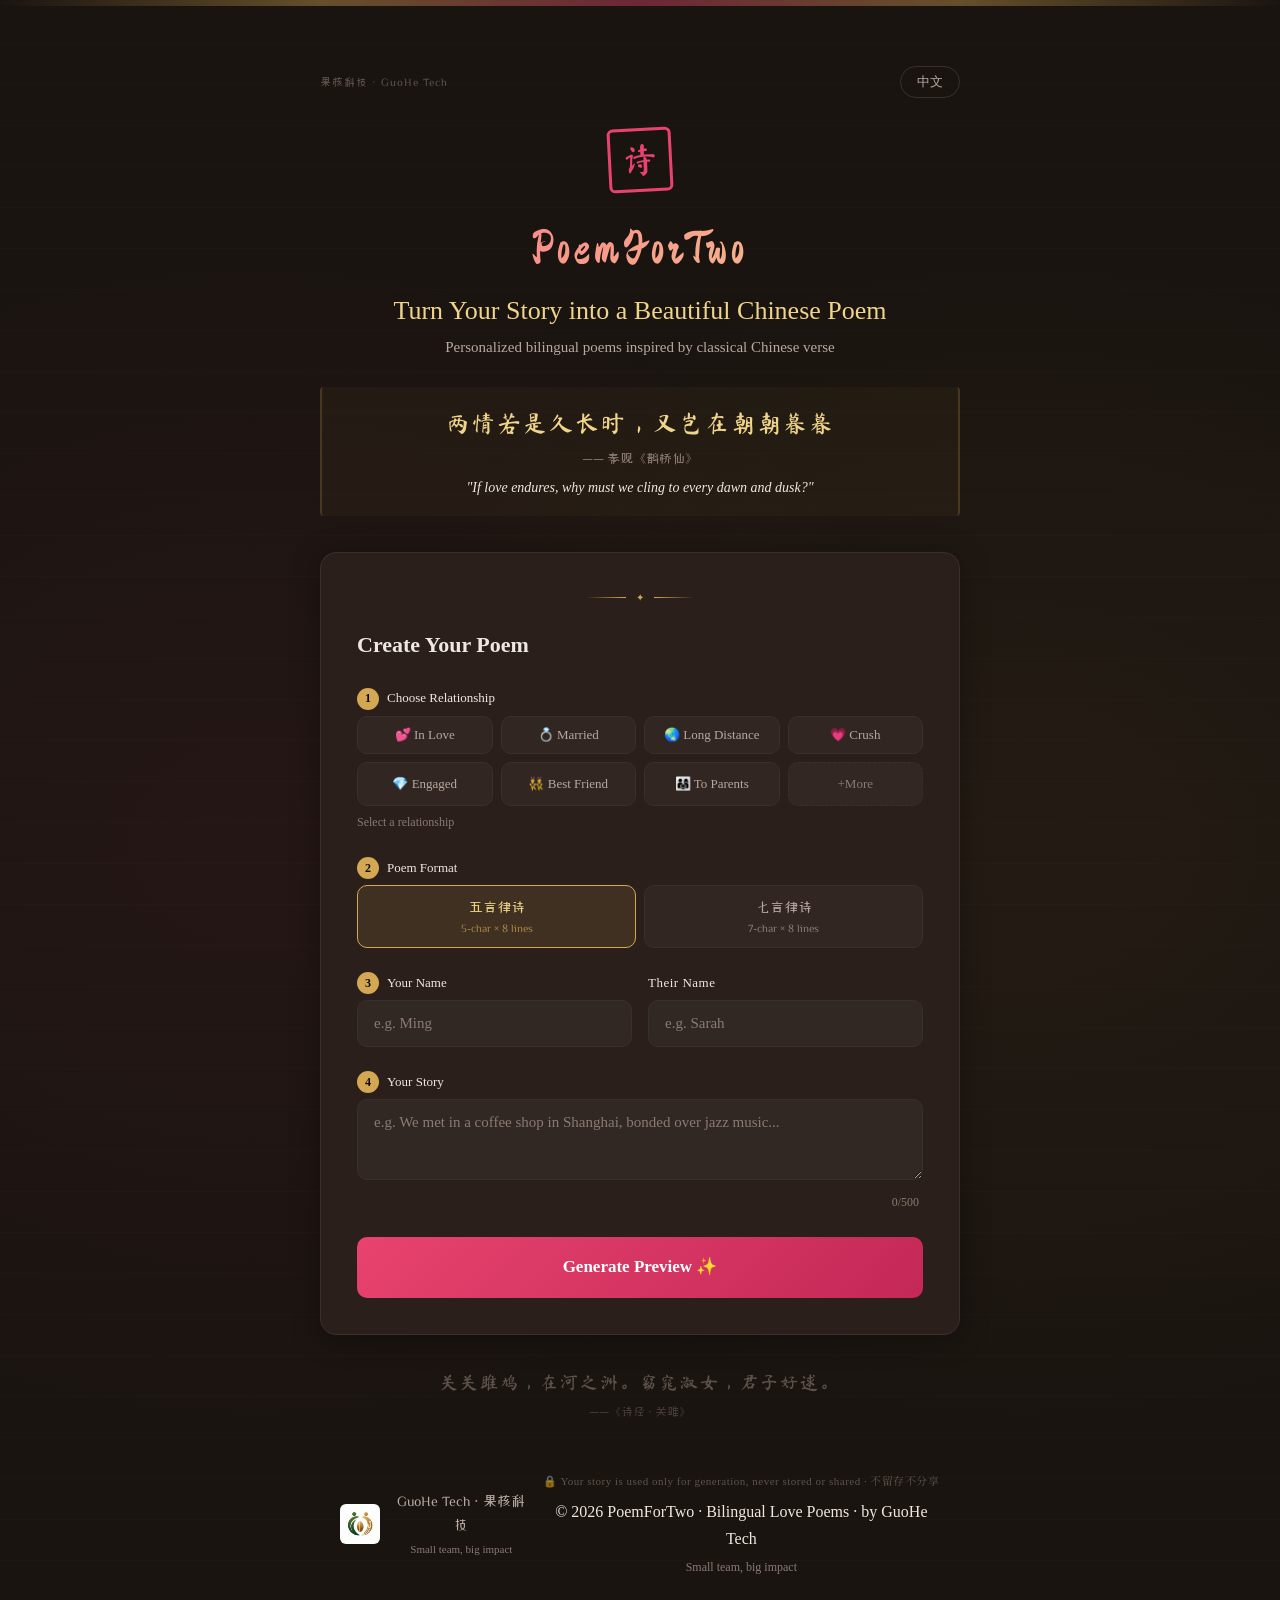
==== index.html @ 7e117f72 "UX overhaul: step flow, English-first copy, quote translations, relationship collapse" ====
<!DOCTYPE html>
<html lang="en">
<head>
<!-- GoatCounter analytics -->
<script data-goatcounter="https://poemfortwo.goatcounter.com/count"
        async src="//gc.zgo.at/count.js"></script>
    <meta charset="UTF-8">
    <meta name="viewport" content="width=device-width, initial-scale=1.0">
    <title>PoemForTwo · AI Bilingual Love Poem Generator - Classical Chinese + English</title>
    <meta name="description" content="Turn your love story into a bilingual poem. AI generates classical Chinese poetry (五言/七言律诗) with English translation & interpretation. Perfect for anniversaries, weddings & long-distance love.">
    <meta name="keywords" content="love poem generator, bilingual poem, AI love poem, Chinese poetry, romantic gift, anniversary gift, 情诗生成, 古诗词, AI写诗, 中英双语情诗">
    <meta name="robots" content="index, follow">
    <meta name="google-site-verification" content="eVZNyo35Vxsx5VyrqxjgL5WBrnt7HIEMkwZBcifdF6E">
    <link rel="canonical" href="https://poem.hajimijob.top/">
    <link rel="alternate" hreflang="en" href="https://poem.hajimijob.top/">
    <link rel="alternate" hreflang="zh" href="https://poem.hajimijob.top/">
    <link rel="alternate" hreflang="x-default" href="https://poem.hajimijob.top/">
    <link rel="stylesheet" href="css/style.css">
    <link href="https://fonts.googleapis.com/css2?family=Caveat:wght@400;600;700&display=swap" rel="stylesheet">
    <link rel="icon" type="image/svg+xml" href="data:image/svg+xml,<svg xmlns='http://www.w3.org/2000/svg' viewBox='0 0 100 100'><text y='.9em' font-size='90'>🏮</text></svg>">
    <link rel="apple-touch-icon" href="data:image/svg+xml,<svg xmlns='http://www.w3.org/2000/svg' viewBox='0 0 100 100'><text y='.9em' font-size='90'>🏮</text></svg>">

    <!-- Open Graph / Social Sharing -->
    <meta property="og:type" content="website">
    <meta property="og:url" content="https://poem.hajimijob.top/">
    <meta property="og:title" content="PoemForTwo - AI Bilingual Love Poem Generator">
    <meta property="og:description" content="Tell your love story, get a unique bilingual poem — classical Chinese + rhyming English. The most meaningful anniversary gift.">
    <meta property="og:image" content="https://poem.hajimijob.top/assets/og-image.png">
    <meta property="og:image:width" content="1200">
    <meta property="og:image:height" content="630">
    <meta property="og:locale" content="en_US">
    <meta property="og:locale:alternate" content="zh_CN">
    <meta property="og:site_name" content="PoemForTwo">

    <!-- Twitter Card -->
    <meta name="twitter:card" content="summary_large_image">
    <meta name="twitter:title" content="PoemForTwo - AI Bilingual Love Poem Generator">
    <meta name="twitter:description" content="Turn your love story into a bilingual poem. Classical Chinese + English. The most unique gift.">
    <meta name="twitter:image" content="https://poem.hajimijob.top/assets/og-image.png">

    <!-- JSON-LD Schema -->
    <script type="application/ld+json">
    {
        "@context": "https://schema.org",
        "@type": "WebApplication",
        "name": "PoemForTwo",
        "description": "AI-powered bilingual love poem generator. Creates personalized classical Chinese poems (五言/七言律诗) with English translations.",
        "url": "https://poem.hajimijob.top",
        "applicationCategory": "CreativeWork",
        "operatingSystem": "All",
        "browserRequirements": "Requires JavaScript",
        "offers": {
            "@type": "Offer",
            "price": "9.90",
            "priceCurrency": "USD",
            "availability": "https://schema.org/InStock"
        },
        "author": {
            "@type": "Organization",
            "name": "GuoHe Tech"
        }
    }
    </script>

    <!-- Breadcrumb structured data -->
    <script type="application/ld+json">
    {
        "@context": "https://schema.org",
        "@type": "BreadcrumbList",
        "itemListElement": [{
            "@type": "ListItem",
            "position": 1,
            "name": "PoemForTwo",
            "item": "https://poem.hajimijob.top"
        }]
    }
    </script>
</head>
<body>
    <div class="top-ornament"></div>

    <div class="container">
        <!-- Header -->
        <header class="hero">
            <div class="hero-top-bar">
                <div class="brand-badge">果核科技 · GuoHe Tech</div>
                <button class="lang-toggle" id="langToggle" onclick="toggleLang()">EN</button>
            </div>

            <div class="seal-mark">诗</div>
            <h1>PoemForTwo</h1>
            <p class="subtitle-main" data-i18n="heroMain">Turn Your Story into a Beautiful Chinese Poem</p>
            <p class="subtitle" data-i18n="heroDesc">Personalized bilingual poems inspired by classical Chinese verse</p>

            <div class="quote-scroll">
                <div class="quote-line" id="quoteLine">愿得一心人，白首不相离</div>
                <div class="quote-source" id="quoteSource">—— 卓文君《白头吟》</div>
                <div class="quote-en" id="quoteEn">"May we remain devoted until our hair turns white"</div>
            </div>
        </header>

        <!-- Form -->
        <section class="form-section" id="formSection">
            <div class="card">
                <div class="card-header-ornament">
                    <span class="ornament-line"></span>
                    <span class="ornament-dot">✦</span>
                    <span class="ornament-line"></span>
                </div>
                <h2 data-i18n="formTitle">Create Your Poem</h2>

                <div class="form-group">
                    <div class="step-label"><span class="step-num">1</span> <span data-i18n="relLabel">Choose Your Relationship</span></div>
                    <div class="relationship-grid" id="relationshipGrid">
                        <button class="rel-btn visible" data-rel="love">💕 <span data-i18n="relLove">In Love</span></button>
                        <button class="rel-btn visible" data-rel="married">💍 <span data-i18n="relMarried">Married</span></button>
                        <button class="rel-btn visible" data-rel="longdistance">🌏 <span data-i18n="relLongDist">Long Distance</span></button>
                        <button class="rel-btn visible" data-rel="crush">💗 <span data-i18n="relCrush">Crush</span></button>
                        <button class="rel-btn visible" data-rel="engagement">💎 <span data-i18n="relEngaged">Engaged</span></button>
                        <button class="rel-btn visible" data-rel="bestfriend">👯 <span data-i18n="relBestfriend">Best Friend</span></button>
                        <button class="rel-btn visible" data-rel="parent">👨‍👩‍👧 <span data-i18n="relParent">To Parents</span></button>
                        <button class="rel-btn hidden-rel" data-rel="reunited">🔄 <span data-i18n="relReunited">Reunited</span></button>
                        <button class="rel-btn hidden-rel" data-rel="child">🧒 <span data-i18n="relChild">To Child</span></button>
                        <button class="rel-btn hidden-rel" data-rel="sibling">🤝 <span data-i18n="relSibling">Sibling</span></button>
                        <button class="rel-btn hidden-rel" data-rel="grandparent">👴 <span data-i18n="relGrandparent">Grandparent</span></button>
                        <button class="rel-btn hidden-rel" data-rel="soulmate">✨ <span data-i18n="relSoulmate">Soulmate</span></button>
                        <button class="rel-btn hidden-rel" data-rel="pet">🐾 <span data-i18n="relPet">To Pet</span></button>
                        <button class="rel-btn hidden-rel" data-rel="self">💪 <span data-i18n="relSelf">To Myself</span></button>
                        <button class="rel-btn hidden-rel" data-rel="memorial">🕯️ <span data-i18n="relMemorial">In Memory</span></button>
                        <button class="rel-btn hidden-rel" data-rel="mentor">📚 <span data-i18n="relMentor">Mentor</span></button>
                        <button class="rel-btn-more" id="relMoreBtn" onclick="toggleMoreRelations()">+ <span data-i18n="moreRel">More</span></button>
                    </div>
                    <p class="field-hint" id="relHint" data-i18n="relHint">Select a relationship</p>
                </div>

                <div class="form-group">
                    <div class="step-label"><span class="step-num">2</span> <span data-i18n="formatLabel">Choose Poem Style</span></div>
                    <div class="format-grid">
                        <button class="format-btn selected" data-format="wuyan">五言律诗<br><span class="format-desc" data-i18n="formatWuyan">5字×8句</span></button>
                        <button class="format-btn" data-format="qiyan">七言律诗<br><span class="format-desc" data-i18n="formatQiyan">7字×8句</span></button>
                    </div>
                </div>

                <div class="form-row">
                    <div class="form-group half">
                        <div class="step-label"><span class="step-num">3</span> <span data-i18n="yourNameLabel">Your Name</span></div>
                        <input type="text" id="name1" placeholder="e.g. James" maxlength="30">
                    </div>
                    <div class="form-group half">
                        <label data-i18n="theirNameLabel">Their Name</label>
                        <input type="text" id="name2" placeholder="e.g. Sarah" maxlength="30">
                    </div>
                </div>

                <div class="form-group">
                    <div class="step-label"><span class="step-num">4</span> <span data-i18n="storyLabel">Tell Your Story</span></div>
                    <textarea id="story" rows="3" placeholder="Describe a meaningful memory, a special moment, or why this person matters to you..." maxlength="500"></textarea>
                    <div class="char-count"><span id="charCount">0</span>/500</div>
                </div>

                <a class="btn-primary" id="generateBtn" href="javascript:void(0)" onclick="window._generatePoem()" style="display:inline-block;text-decoration:none;text-align:center">
                    <span class="btn-text" data-i18n="generateBtn">Create My Poem ✨</span>
                    <span class="btn-loading hidden" data-i18n="loading">Creating...</span>
                </a>
            </div>
        </section>

        <!-- Preview -->
        <section class="preview-section hidden" id="previewSection">
            <div class="card poem-card">
                <div class="card-header-ornament">
                    <span class="ornament-line"></span>
                    <span class="ornament-dot">✦</span>
                    <span class="ornament-line"></span>
                </div>
                <div class="poem-header">
                    <div class="poem-seal">诗</div>
                    <h2 id="poemTitle">诗题</h2>
                    <p class="poem-dedication" id="poemDedication">——致</p>
                </div>

                <div class="poem-body">
                    <div class="preview-content" id="previewContent">
                        <div class="section-label" data-i18n="labelChinese">Chinese Poem · 中文诗</div>
                        <div class="chinese-verse" id="previewChinese"></div>
                        <div class="divider">✦ ✦ ✦</div>
                        <div class="section-label" data-i18n="labelTrans">English Translation · 英译</div>
                        <div class="english-verse" id="previewEnglish"></div>
                    </div>

                    <div class="locked-content" id="lockedContent">
                        <div class="blur-overlay" id="blurOverlay">
                            <div class="section-label">Chinese Poem (continued) · 续</div>
                            <div class="chinese-verse blurred" id="blurredChinese"></div>
                            <div class="divider">✦ ✦ ✦</div>
                            <div class="section-label">English Translation (continued) · 续</div>
                            <div class="english-verse blurred" id="blurredEnglish"></div>
                            <div class="divider">— ✦ —</div>
                            <div class="section-label" data-i18n="labelInterpret">Interpretation · 译意</div>
                            <div class="interpret-verse blurred" id="blurredInterpret"></div>
                        </div>

                        <div class="paywall" id="paywall">
                            <div class="lock-icon">🔒</div>
                            <h3 data-i18n="paywallTitle">Unlock Full Poem</h3>
                            <p class="pay-desc"><span data-i18n="paywallDesc">$9.9 Unlock the complete poem + interpretation + download. One payment, forever yours.</span></p>
                            <a class="btn-ls" id="lsBuyBtn" target="_blank" style="display:inline-block;text-decoration:none">
                                <span data-i18n="lsBuyBtn">💳 Buy $9.9 · Unlock</span>
                            </a>
                            <p class="pay-note" data-i18n="paywallNote">One-time payment · Instant delivery</p>
                        </div>
                    </div>

                    <div class="full-content hidden" id="fullContent">
                        <div class="section-label" data-i18n="labelChinese">Chinese Poem · 中文诗</div>
                        <div class="chinese-verse" id="fullChinese"></div>
                        <div class="divider">✦ ✦ ✦</div>
                        <div class="section-label" data-i18n="labelTrans">English Translation · 英译</div>
                        <div class="english-verse" id="fullEnglish"></div>
                        <div class="divider">— ✦ —</div>
                        <div class="section-label" data-i18n="labelInterpret">Interpretation · 译意</div>
                        <div class="interpret-verse" id="fullInterpret"></div>
                        <div class="divider">— ✦ —</div>
                        <p class="poem-signature" id="poemSignature">以诗为证</p>
                    </div>

                    <div class="note-section hidden" id="noteSection">
                        <div class="divider">&#8212; &#10038; &#8212;</div>
                        <label class="note-label" for="personalNote"><span data-i18n="personalNote">&#9998; Add a handwritten note (optional)</span></label>
                        <textarea class="note-textarea" id="personalNote" maxlength="80" placeholder="To my love... Happy anniversary" rows="2"></textarea>
                    </div>
                </div>

                <div class="poem-actions hidden" id="poemActions">
                    <button class="btn-secondary" id="downloadPngBtn">📥 <span data-i18n="downloadPng">下载为图片</span></button>
                    <button class="btn-secondary" id="downloadTxtBtn">📄 <span data-i18n="downloadTxt">下载为文本</span></button>
                    <button class="btn-outline" id="createNewBtn">🔄 <span data-i18n="createNew">再赋新诗</span></button>
                </div>
            </div>
        </section>

        <div class="footer-poem">
            <div class="footer-poem-line">关关雎鸠，在河之洲。窈窕淑女，君子好逑。</div>
            <div class="footer-poem-source">——《诗经 · 关雎》</div>
        </div>

        <footer class="footer">
            <div class="footer-brand">
                <img src="assets/logo.png" alt="果核科技" class="footer-logo">
                <div>
                    <p class="footer-company" data-i18n="companyName">果核科技 · GuoHe Tech</p>
                    <p class="footer-slogan" data-i18n="slogan">小团队，大作为</p>
                </div>
            <div class="footer-bottom">
                <p class="privacy-notice" data-i18n="privacy">🔒 您的故事仅在生成时使用，不留存不分享 · Your story is used only for generation, never stored or shared</p>
                <p data-i18n="copyright">© 2026 PoemForTwo · 为你写诗 · 果核科技出品</p>
                <p class="footer-small"><span data-i18n="slogan">小团队，大作为</span></p>
            </div>
        </footer>
    </div>

    <script src="js/app.js"></script>
</body>
</html>
---- css/style.css ----
/* ========================================
   PoemForTwo - Romantic Theme Styles
   ======================================== */

/* ========================================
   PoemForTwo - Chinese Classical Poetry Theme
   ======================================== */

/* --- Import Chinese Fonts --- */
@import url('https://fonts.googleapis.com/css2?family=Noto+Serif+SC:wght@400;600;700&family=Ma+Shan+Zheng&family=ZCOOL+XiaoWei&display=swap');

/* --- Reset & Base --- */
*, *::before, *::after {
    margin: 0;
    padding: 0;
    box-sizing: border-box;
}

:root {
    --rose: #e8436e;
    --rose-light: #ff6b8a;
    --rose-dark: #c42857;
    --gold: #d4a853;
    --gold-light: #f0d48a;
    --cream: #fdf6f0;
    --cream-dark: #f5ece4;
    --warm-bg: #1a1410;
    --warm-card: #2a1f1a;
    --text-primary: #f0e8e0;
    --text-secondary: #b8a8a0;
    --text-muted: #8a7a72;
    --border: #3a2f2a;
    --radius: 16px;
    --radius-sm: 10px;
    --shadow: 0 4px 30px rgba(0,0,0,0.3);
    --font-cn-title: "Ma Shan Zheng", "STKaiti", serif;
    --font-cn: "Noto Serif SC", "ZCOOL XiaoWei", "STSong", serif;
    --font-cn-body: "ZCOOL XiaoWei", "Noto Serif SC", serif;
    --font-en: "Georgia", "Times New Roman", serif;
}

html {
    scroll-behavior: smooth;
}

body {
    font-family: var(--font-en), var(--font-cn), serif;
    background: var(--warm-bg);
    color: var(--text-primary);
    min-height: 100vh;
    line-height: 1.7;
    background-image:
        radial-gradient(ellipse at 20% 50%, rgba(232,67,110,0.05) 0%, transparent 50%),
        radial-gradient(ellipse at 80% 50%, rgba(212,168,83,0.05) 0%, transparent 50%),
        repeating-linear-gradient(0deg, transparent, transparent 40px, rgba(212,168,83,0.015) 40px, rgba(212,168,83,0.015) 41px);
}

.container {
    max-width: 680px;
    margin: 0 auto;
    padding: 40px 20px 60px;
}

/* --- Top Ornament --- */
.top-ornament {
    height: 6px;
    background: linear-gradient(90deg, transparent, var(--gold), var(--rose), var(--gold), transparent);
    opacity: 0.4;
}

/* --- Hero --- */
.hero {
    text-align: center;
    padding: 20px 0 36px;
    position: relative;
}

/* --- Top Bar: Brand + Lang Toggle --- */
.hero-top-bar {
    display: flex;
    justify-content: space-between;
    align-items: center;
    margin-bottom: 30px;
}

.brand-badge {
    font-family: var(--font-cn-body);
    font-size: 11px;
    color: var(--text-muted);
    letter-spacing: 1px;
    opacity: 0.6;
}

.lang-toggle {
    padding: 6px 16px;
    background: transparent;
    border: 1px solid var(--border);
    border-radius: 20px;
    color: var(--text-secondary);
    font-size: 13px;
    font-family: var(--font-en);
    cursor: pointer;
    transition: all 0.25s ease;
}

.lang-toggle:hover {
    border-color: var(--gold);
    color: var(--gold);
}

.hero-icon {
    display: none;
}

/* --- Chinese Seal Mark --- */
.seal-mark {
    width: 64px;
    height: 64px;
    margin: 0 auto 16px;
    border: 3px solid var(--rose);
    border-radius: 6px;
    display: flex;
    align-items: center;
    justify-content: center;
    font-family: "Ma Shan Zheng", var(--font-cn-title);
    font-size: 34px;
    color: var(--rose);
    transform: rotate(-3deg);
    position: relative;
}

.seal-mark::after {
    content: '';
    position: absolute;
    inset: -3px;
    border: 1px solid rgba(232,67,110,0.2);
    border-radius: 8px;
}

.hero h1 {
    font-family: "Ma Shan Zheng", var(--font-cn-title);
    font-size: 48px;
    font-weight: 400;
    background: linear-gradient(135deg, var(--rose-light), var(--gold-light));
    -webkit-background-clip: text;
    -webkit-text-fill-color: transparent;
    background-clip: text;
    letter-spacing: 4px;
    margin-bottom: 4px;
}

.subtitle-main {
    font-family: var(--font-en);
    font-size: 26px;
    color: var(--gold-light);
    margin-bottom: 8px;
    line-height: 1.3;
}

.subtitle-chinese { display: none; }

.subtitle {
    color: var(--text-secondary);
    font-size: 15px;
    margin-top: 4px;
    line-height: 1.6;
}

.lang-tag {
    display: inline-block;
    margin-top: 8px;
    padding: 4px 16px;
    background: rgba(212,168,83,0.12);
    border: 1px solid rgba(212,168,83,0.25);
    border-radius: 20px;
    font-size: 13px;
    color: var(--gold);
    font-family: var(--font-cn-body);
}

/* --- Floating Quote Scroll --- */
.quote-scroll {
    margin-top: 28px;
    padding: 16px 24px;
    background: rgba(212,168,83,0.04);
    border-left: 2px solid rgba(212,168,83,0.2);
    border-right: 2px solid rgba(212,168,83,0.2);
    border-radius: 4px;
    transition: opacity 0.5s;
}

.quote-line {
    font-family: var(--font-cn-title);
    font-size: 24px;
    color: var(--gold-light);
    letter-spacing: 2px;
    transition: opacity 0.4s ease;
}

.quote-source {
    font-family: var(--font-cn-body);
    font-size: 13px;
    color: var(--text-muted);
    margin-top: 4px;
    transition: opacity 0.4s ease;
}

.quote-en {
    font-family: var(--font-en);
    font-size: 14px;
    color: var(--text-muted-light);
    margin-top: 6px;
    font-style: italic;
    transition: opacity 0.4s ease;
}

/* --- Cards --- */
.card {
    background: var(--warm-card);
    border: 1px solid var(--border);
    border-radius: var(--radius);
    padding: 36px;
    box-shadow: var(--shadow);
}

.card h2 {
    font-size: 22px;
    font-weight: 600;
    margin-bottom: 24px;
    color: var(--text-primary);
}

/* --- Card Header Ornament --- */
.card-header-ornament {
    display: flex;
    align-items: center;
    justify-content: center;
    gap: 10px;
    margin-bottom: 20px;
}

.ornament-line {
    display: block;
    width: 40px;
    height: 1px;
    background: linear-gradient(90deg, transparent, var(--gold));
}

.ornament-line:last-of-type {
    background: linear-gradient(90deg, var(--gold), transparent);
}

.ornament-dot {
    color: var(--gold);
    font-size: 10px;
}

/* --- Form Elements --- */
.form-group {
    margin-bottom: 24px;
}

.form-group label {
    display: block;
    font-size: 13px;
    color: var(--text-label);
    margin-bottom: 6px;
    font-weight: 400;
    letter-spacing: 0.5px;
}

.step-label {
    display: flex;
    align-items: center;
    gap: 8px;
    font-size: 13px;
    color: var(--text-label);
    margin-bottom: 6px;
    font-weight: 400;
}

.step-num {
    display: inline-flex;
    align-items: center;
    justify-content: center;
    width: 22px;
    height: 22px;
    border-radius: 50%;
    background: var(--gold);
    color: #0a0a0f;
    font-size: 12px;
    font-weight: 700;
}

.form-row {
    display: flex;
    gap: 16px;
}

.form-group.half {
    flex: 1;
}

.optional {
    font-weight: 400;
    color: var(--text-muted);
    font-size: 13px;
}

input, textarea {
    width: 100%;
    padding: 14px 16px;
    background: rgba(255,255,255,0.04);
    border: 1px solid var(--border);
    border-radius: var(--radius-sm);
    color: var(--text-primary);
    font-size: 15px;
    font-family: var(--font-en), var(--font-cn), sans-serif;
    transition: border-color 0.2s, box-shadow 0.2s;
    outline: none;
}

input:focus, textarea:focus {
    border-color: var(--rose);
    box-shadow: 0 0 0 3px rgba(232,67,110,0.15);
}

input::placeholder, textarea::placeholder {
    color: var(--text-muted);
}

textarea {
    resize: vertical;
    min-height: 80px;
}

.char-count {
    text-align: right;
    font-size: 12px;
    color: var(--text-muted);
    margin-top: 4px;
    padding-right: 4px;
}

.field-hint {
    font-size: 12px;
    color: var(--text-muted);
    margin-top: 6px;
}

/* --- Format Selector --- */
.format-grid {
    display: grid;
    grid-template-columns: 1fr 1fr;
    gap: 8px;
}

.format-btn {
    padding: 12px 8px;
    background: rgba(255,255,255,0.03);
    border: 1px solid var(--border);
    border-radius: var(--radius-sm);
    color: var(--text-secondary);
    font-size: 14px;
    font-family: var(--font-cn-body), var(--font-en), sans-serif;
    cursor: pointer;
    transition: all 0.25s ease;
    text-align: center;
    line-height: 1.4;
}

.format-btn:hover {
    background: rgba(212,168,83,0.08);
    border-color: var(--gold);
}

.format-btn.selected {
    background: rgba(212,168,83,0.12);
    border-color: var(--gold);
    color: var(--gold-light);
}

.format-desc {
    font-size: 11px;
    color: var(--text-muted);
    display: block;
    margin-top: 2px;
}

.format-btn.selected .format-desc {
    color: var(--gold);
    opacity: 0.7;
}

/* --- Relationship Grid --- */
.relationship-grid {
    display: grid;
    grid-template-columns: repeat(4, 1fr);
    gap: 8px;
}

.rel-btn {
    padding: 10px 4px;
    background: rgba(255,255,255,0.03);
    border: 1px solid var(--border);
    border-radius: var(--radius-sm);
    color: var(--text-secondary);
    font-size: 13px;
    font-family: var(--font-en), var(--font-cn), sans-serif;
    cursor: pointer;
    transition: all 0.25s ease;
    text-align: center;
    line-height: 1.3;
}

.rel-btn:hover {
    background: rgba(232,67,110,0.08);
    border-color: var(--rose);
    color: var(--text-primary);
}

.rel-btn.selected {
    background: rgba(232,67,110,0.15);
    border-color: var(--rose);
    color: var(--rose-light);
    font-weight: 500;
    box-shadow: 0 0 12px rgba(232,67,110,0.15);
}

.hidden-rel { display: none !important; }

.rel-btn-more {
    background: rgba(255,255,255,0.04);
    border: 1px dashed var(--border);
    border-radius: 10px;
    padding: 10px 18px;
    color: var(--text-muted);
    font-size: 13px;
    cursor: pointer;
    transition: 0.2s;
    font-family: inherit;
    min-height: 44px;
    display: inline-flex;
    align-items: center;
    justify-content: center;
}
.rel-btn-more:hover {
    border-color: var(--gold);
    color: var(--gold);
    background: rgba(212,168,83,0.06);
}

/* --- Primary Button --- */
.btn-primary {
    width: 100%;
    padding: 16px 24px;
    background: linear-gradient(135deg, var(--rose), var(--rose-dark));
    border: none;
    border-radius: var(--radius-sm);
    color: white;
    font-size: 17px;
    font-weight: 600;
    font-family: var(--font-en), var(--font-cn), sans-serif;
    cursor: pointer;
    transition: all 0.25s ease;
    position: relative;
}

.btn-primary:hover {
    transform: translateY(-1px);
    box-shadow: 0 6px 24px rgba(232,67,110,0.35);
}

.btn-primary:active {
    transform: translateY(0);
}

.btn-primary:disabled {
    opacity: 0.5;
    cursor: not-allowed;
    transform: none;
}

/* --- Preview Section --- */
.hidden {
    display: none !important;
}

.preview-section {
    margin-top: 40px;
    animation: fadeUp 0.5s ease;
}

@keyframes fadeUp {
    from { opacity: 0; transform: translateY(20px); }
    to { opacity: 1; transform: translateY(0); }
}

/* --- Poem Card --- */
.poem-card {
    text-align: center;
}

.poem-header {
    margin-bottom: 28px;
    padding-bottom: 20px;
    border-bottom: 1px solid var(--border);
    position: relative;
}

.poem-seal {
    display: inline-block;
    width: 36px;
    height: 36px;
    border: 2px solid var(--rose);
    border-radius: 4px;
    font-family: "Ma Shan Zheng", var(--font-cn-title);
    font-size: 20px;
    color: var(--rose);
    line-height: 36px;
    text-align: center;
    margin-bottom: 12px;
    transform: rotate(-3deg);
}

.poem-header h2 {
    margin-bottom: 8px;
    font-family: "Ma Shan Zheng", var(--font-cn-title);
    font-size: 30px;
    color: var(--gold);
    font-weight: 400;
    letter-spacing: 2px;
}

.poem-dedication {
    font-size: 15px;
    color: var(--text-muted);
    font-style: italic;
}

/* --- Poem Verses --- */
.poem-body {
    min-height: 100px;
}

.chinese-verse {
    font-family: var(--font-cn-body);
    font-size: 18px;
    line-height: 2.4;
    color: var(--text-primary);
    white-space: pre-line;
    padding: 8px 0;
}

/* --- Section Labels --- */
.section-label {
    font-size: 12px;
    text-transform: uppercase;
    letter-spacing: 2px;
    color: var(--gold);
    opacity: 0.6;
    margin-bottom: 8px;
    font-family: var(--font-en);
}

/* --- Interpretation Verse --- */
.interpret-verse {
    font-family: var(--font-en);
    font-size: 14px;
    line-height: 1.8;
    color: var(--text-muted);
    white-space: pre-line;
    padding: 8px 0;
    font-style: normal;
}

.english-verse {
    font-family: var(--font-en);
    font-size: 15px;
    line-height: 1.9;
    color: var(--text-secondary);
    font-style: italic;
    white-space: pre-line;
    padding: 8px 0;
}

.divider {
    color: var(--gold);
    font-size: 14px;
    padding: 16px 0;
    letter-spacing: 6px;
}

.poem-signature {
    font-size: 14px;
    color: var(--text-muted);
    font-style: italic;
    margin-top: 12px;
}

/* --- Blurred Content --- */
.blur-overlay {
    position: relative;
    filter: blur(5px);
    pointer-events: none;
    user-select: none;
    transition: filter 0.5s;
}

/* --- LemonSqueezy Button --- */
.btn-ls {
    display: inline-block;
    padding: 16px 40px;
    background: linear-gradient(135deg, #1ee0ac, #16a085);
    border: none;
    border-radius: var(--radius-sm);
    color: #fff !important;
    font-size: 17px;
    font-weight: 600;
    font-family: var(--font-en), var(--font-cn), sans-serif;
    cursor: pointer;
    transition: all 0.25s ease;
    margin-bottom: 12px;
}

.btn-ls:hover {
    transform: translateY(-1px);
    box-shadow: 0 6px 24px rgba(30,224,172,0.35);
}

/* --- Paywall --- */
.locked-content {
    margin-top: 10px;
}

.paywall {
    margin-top: 28px;
    padding: 32px 20px;
    background: linear-gradient(135deg, rgba(232,67,110,0.08), rgba(212,168,83,0.08));
    border: 1px solid rgba(212,168,83,0.2);
    border-radius: var(--radius);
}

.lock-icon {
    font-size: 40px;
    margin-bottom: 12px;
}

.paywall h3 {
    font-family: "Ma Shan Zheng", var(--font-cn-title);
    font-size: 24px;
    font-weight: 400;
    color: var(--gold);
    margin-bottom: 8px;
}

.pay-desc {
    color: var(--text-secondary);
    font-size: 14px;
    margin-bottom: 20px;
}

#paypal-button-container {
    max-width: 280px;
    margin: 0 auto 12px;
}

.pay-note {
    font-size: 12px;
    color: var(--text-muted);
}

/* --- Poem Actions --- */
.poem-actions {
    display: flex;
    flex-wrap: wrap;
    gap: 12px;
    justify-content: center;
    margin-top: 28px;
    padding-top: 24px;
    border-top: 1px solid var(--border);
}

.btn-secondary {
    padding: 12px 24px;
    background: rgba(255,255,255,0.06);
    border: 1px solid var(--border);
    border-radius: var(--radius-sm);
    color: var(--text-primary);
    font-size: 14px;
    font-family: var(--font-en), var(--font-cn), sans-serif;
    cursor: pointer;
    transition: all 0.25s ease;
}

.btn-secondary:hover {
    background: rgba(255,255,255,0.1);
    border-color: var(--gold);
}

.btn-outline {
    padding: 12px 24px;
    background: transparent;
    border: 1px solid var(--border);
    border-radius: var(--radius-sm);
    color: var(--text-muted);
    font-size: 14px;
    font-family: var(--font-en), var(--font-cn), sans-serif;
    cursor: pointer;
    transition: all 0.25s ease;
}

.btn-outline:hover {
    color: var(--text-primary);
    border-color: var(--text-muted);
}

/* --- Loading State --- */
.btn-text.hidden { display: none; }
.btn-loading.hidden { display: none; }

/* --- Footer Poem Quote --- */
.footer-poem {
    text-align: center;
    padding: 32px 20px 10px;
}

.footer-poem-line {
    font-family: var(--font-cn-title);
    font-size: 18px;
    color: var(--text-muted);
    letter-spacing: 2px;
    opacity: 0.6;
}

.footer-poem-source {
    font-family: var(--font-cn-body);
    font-size: 12px;
    color: var(--text-muted);
    margin-top: 4px;
    opacity: 0.4;
}

/* --- Handwritten Note --- */
.note-section {
    margin-top: 20px;
    text-align: center;
}
.note-label {
    display: block;
    font-size: 14px;
    color: var(--muted);
    margin-bottom: 8px;
    cursor: pointer;
}
.note-textarea {
    width: 100%;
    max-width: 400px;
    background: rgba(255,255,255,.04);
    border: 1px dashed var(--border);
    border-radius: 10px;
    padding: 12px 16px;
    color: var(--text);
    font-family: 'Caveat', 'Georgia', cursive;
    font-size: 22px;
    line-height: 1.4;
    resize: none;
    outline: none;
    transition: .3s;
    text-align: center;
}
.note-textarea:focus {
    border-color: rgba(0,212,255,.3);
    box-shadow: 0 0 20px rgba(0,212,255,.05);
    background: rgba(255,255,255,.06);
}
.note-textarea::placeholder {
    font-family: 'Caveat', 'Georgia', cursive;
    font-size: 22px;
    color: rgba(255,255,255,.15);
    text-align: center;
}

/* --- Footer --- */
.footer {
    text-align: center;
    padding: 40px 20px 30px;
}

.footer-brand {
    display: flex;
    align-items: center;
    justify-content: center;
    gap: 12px;
    margin-bottom: 16px;
}

.footer-logo {
    width: 40px;
    height: 40px;
    border-radius: 6px;
    object-fit: contain;
}

.footer-company {
    font-family: var(--font-cn-body);
    font-size: 14px;
    color: var(--text-secondary);
    font-weight: 500;
}

.footer-slogan {
    font-size: 11px;
    color: var(--text-muted);
    margin-top: 2px;
}

.footer-small {
    font-size: 12px;
    color: var(--text-muted);
    margin-top: 4px;
}

.privacy-notice {
    font-size: 11px;
    color: var(--text-muted);
    opacity: 0.6;
    margin-bottom: 8px;
    letter-spacing: 0.5px;
}

/* --- Responsive --- */
@media (max-width: 600px) {
    .container {
        padding: 20px 16px 40px;
    }

    .hero {
        padding: 40px 0 28px;
    }

    .hero h1 {
        font-size: 32px;
    }

    .hero-icon {
        font-size: 48px;
    }

    .card {
        padding: 24px 20px;
    }

    .relationship-grid {
        grid-template-columns: repeat(3, 1fr);
        gap: 6px;
    }

    .rel-btn {
        font-size: 12px;
        padding: 8px 4px;
    }

    .form-row {
        flex-direction: column;
        gap: 0;
    }

    .poem-header h2 {
        font-size: 22px;
    }

    .chinese-verse {
        font-size: 16px;
    }

    .english-verse {
        font-size: 14px;
    }

    .poem-actions {
        flex-direction: column;
    }

    .btn-secondary, .btn-outline {
        width: 100%;
    }
}

@media (max-width: 400px) {
    .relationship-grid {
        grid-template-columns: repeat(2, 1fr);
    }
}

/* --- Accessibility: Focus Visible --- */
:focus-visible {
    outline: 2px solid var(--rose);
    outline-offset: 2px;
    border-radius: 4px;
}

/* --- Accessibility: Reduced Motion --- */
@media (prefers-reduced-motion: reduce) {
    *, *::before, *::after {
        animation-duration: 0.01ms !important;
        animation-iteration-count: 1 !important;
        transition-duration: 0.01ms !important;
    }
    .quote-scroll,
    .seal-mark,
    .fade-in {
        animation: none !important;
    }
}
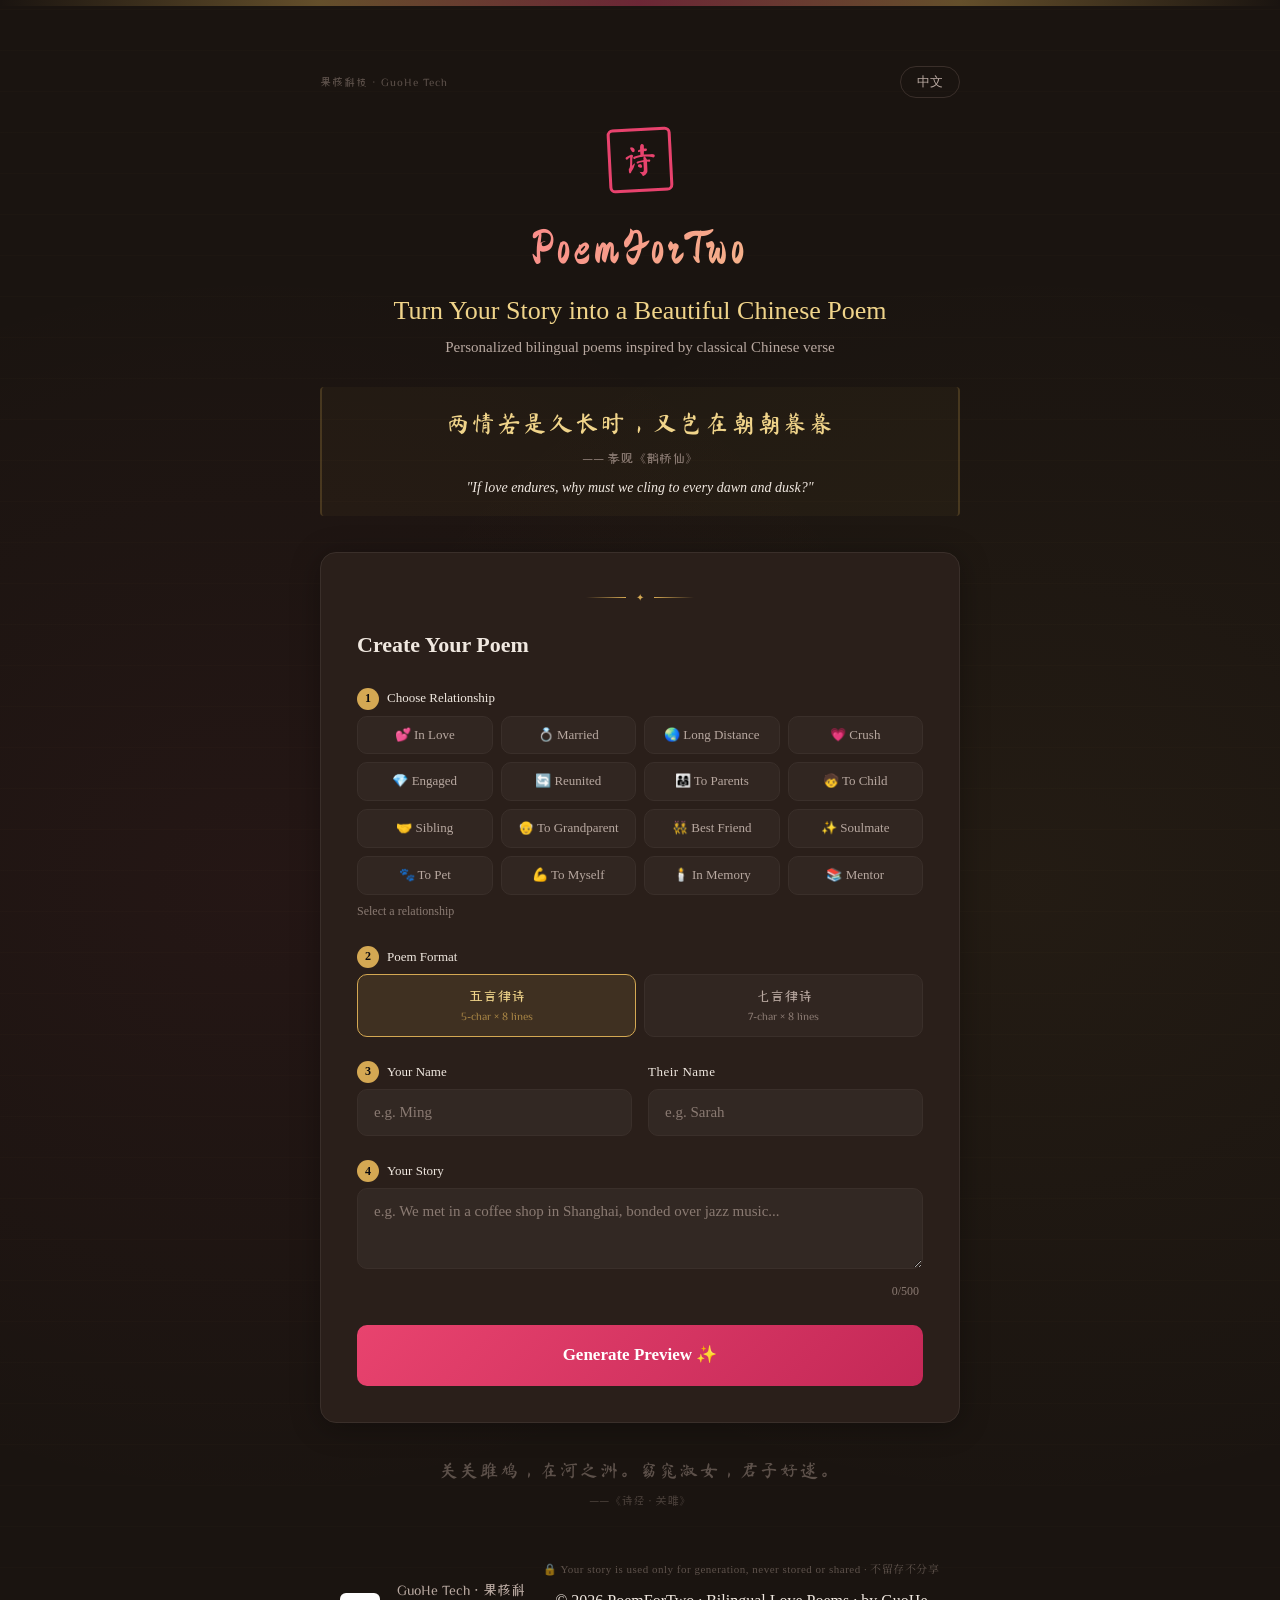
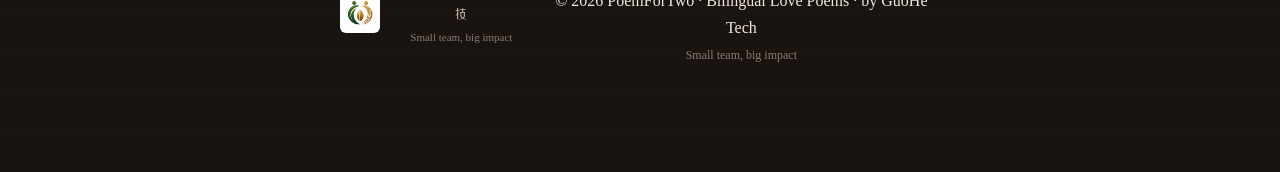
==== commit 82611422: "show all 16 relationships, remove More toggle" ====
--- a/index.html
+++ b/index.html
@@ -112,23 +112,22 @@
                 <div class="form-group">
                     <div class="step-label"><span class="step-num">1</span> <span data-i18n="relLabel">Choose Your Relationship</span></div>
                     <div class="relationship-grid" id="relationshipGrid">
-                        <button class="rel-btn visible" data-rel="love">💕 <span data-i18n="relLove">In Love</span></button>
-                        <button class="rel-btn visible" data-rel="married">💍 <span data-i18n="relMarried">Married</span></button>
-                        <button class="rel-btn visible" data-rel="longdistance">🌏 <span data-i18n="relLongDist">Long Distance</span></button>
-                        <button class="rel-btn visible" data-rel="crush">💗 <span data-i18n="relCrush">Crush</span></button>
-                        <button class="rel-btn visible" data-rel="engagement">💎 <span data-i18n="relEngaged">Engaged</span></button>
-                        <button class="rel-btn visible" data-rel="bestfriend">👯 <span data-i18n="relBestfriend">Best Friend</span></button>
-                        <button class="rel-btn visible" data-rel="parent">👨‍👩‍👧 <span data-i18n="relParent">To Parents</span></button>
-                        <button class="rel-btn hidden-rel" data-rel="reunited">🔄 <span data-i18n="relReunited">Reunited</span></button>
-                        <button class="rel-btn hidden-rel" data-rel="child">🧒 <span data-i18n="relChild">To Child</span></button>
-                        <button class="rel-btn hidden-rel" data-rel="sibling">🤝 <span data-i18n="relSibling">Sibling</span></button>
-                        <button class="rel-btn hidden-rel" data-rel="grandparent">👴 <span data-i18n="relGrandparent">Grandparent</span></button>
-                        <button class="rel-btn hidden-rel" data-rel="soulmate">✨ <span data-i18n="relSoulmate">Soulmate</span></button>
-                        <button class="rel-btn hidden-rel" data-rel="pet">🐾 <span data-i18n="relPet">To Pet</span></button>
-                        <button class="rel-btn hidden-rel" data-rel="self">💪 <span data-i18n="relSelf">To Myself</span></button>
-                        <button class="rel-btn hidden-rel" data-rel="memorial">🕯️ <span data-i18n="relMemorial">In Memory</span></button>
-                        <button class="rel-btn hidden-rel" data-rel="mentor">📚 <span data-i18n="relMentor">Mentor</span></button>
-                        <button class="rel-btn-more" id="relMoreBtn" onclick="toggleMoreRelations()">+ <span data-i18n="moreRel">More</span></button>
+                        <button class="rel-btn" data-rel="love">💕 <span data-i18n="relLove">In Love</span></button>
+                        <button class="rel-btn" data-rel="married">💍 <span data-i18n="relMarried">Married</span></button>
+                        <button class="rel-btn" data-rel="longdistance">🌏 <span data-i18n="relLongDist">Long Distance</span></button>
+                        <button class="rel-btn" data-rel="crush">💗 <span data-i18n="relCrush">Crush</span></button>
+                        <button class="rel-btn" data-rel="engagement">💎 <span data-i18n="relEngaged">Engaged</span></button>
+                        <button class="rel-btn" data-rel="reunited">🔄 <span data-i18n="relReunited">Reunited</span></button>
+                        <button class="rel-btn" data-rel="parent">👨‍👩‍👧 <span data-i18n="relParent">To Parents</span></button>
+                        <button class="rel-btn" data-rel="child">🧒 <span data-i18n="relChild">To Child</span></button>
+                        <button class="rel-btn" data-rel="sibling">🤝 <span data-i18n="relSibling">Sibling</span></button>
+                        <button class="rel-btn" data-rel="grandparent">👴 <span data-i18n="relGrandparent">Grandparent</span></button>
+                        <button class="rel-btn" data-rel="bestfriend">👯 <span data-i18n="relBestfriend">Best Friend</span></button>
+                        <button class="rel-btn" data-rel="soulmate">✨ <span data-i18n="relSoulmate">Soulmate</span></button>
+                        <button class="rel-btn" data-rel="pet">🐾 <span data-i18n="relPet">To Pet</span></button>
+                        <button class="rel-btn" data-rel="self">💪 <span data-i18n="relSelf">To Myself</span></button>
+                        <button class="rel-btn" data-rel="memorial">🕯️ <span data-i18n="relMemorial">In Memory</span></button>
+                        <button class="rel-btn" data-rel="mentor">📚 <span data-i18n="relMentor">Mentor</span></button>
                     </div>
                     <p class="field-hint" id="relHint" data-i18n="relHint">Select a relationship</p>
                 </div>
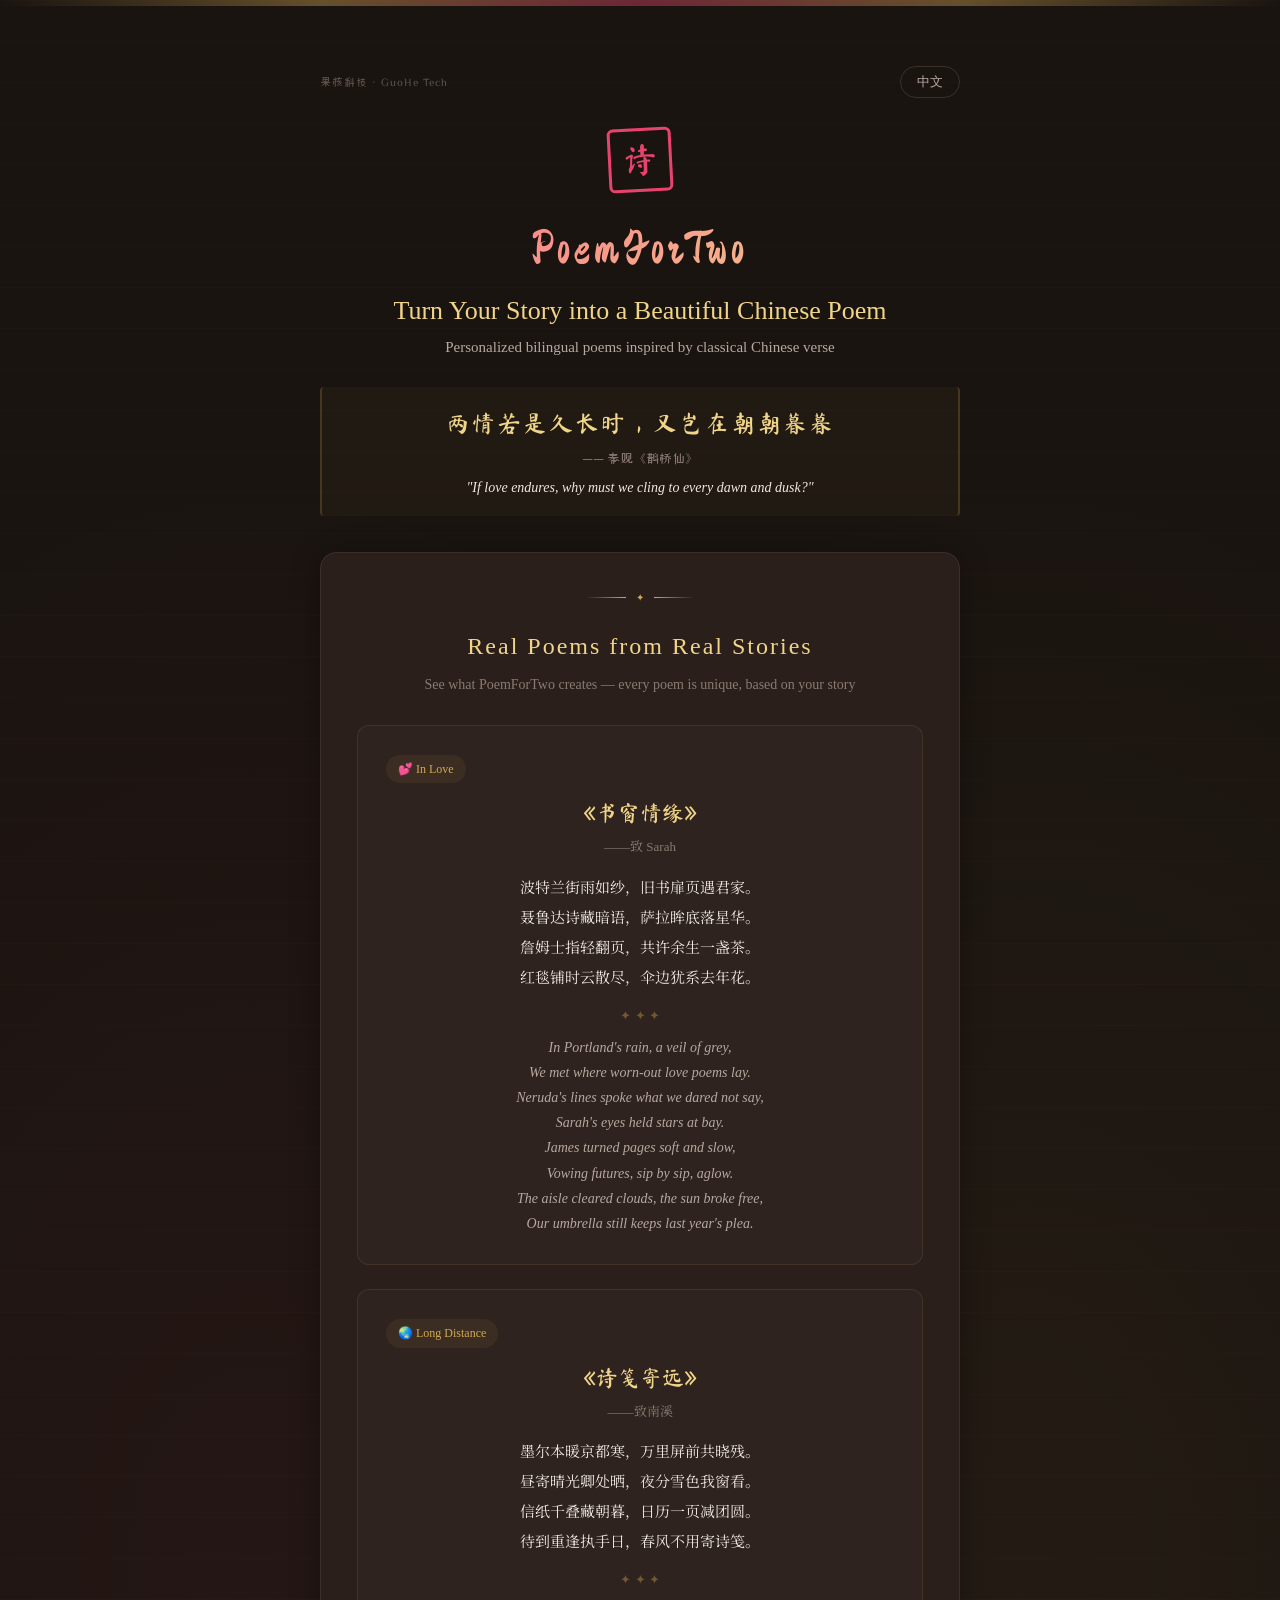
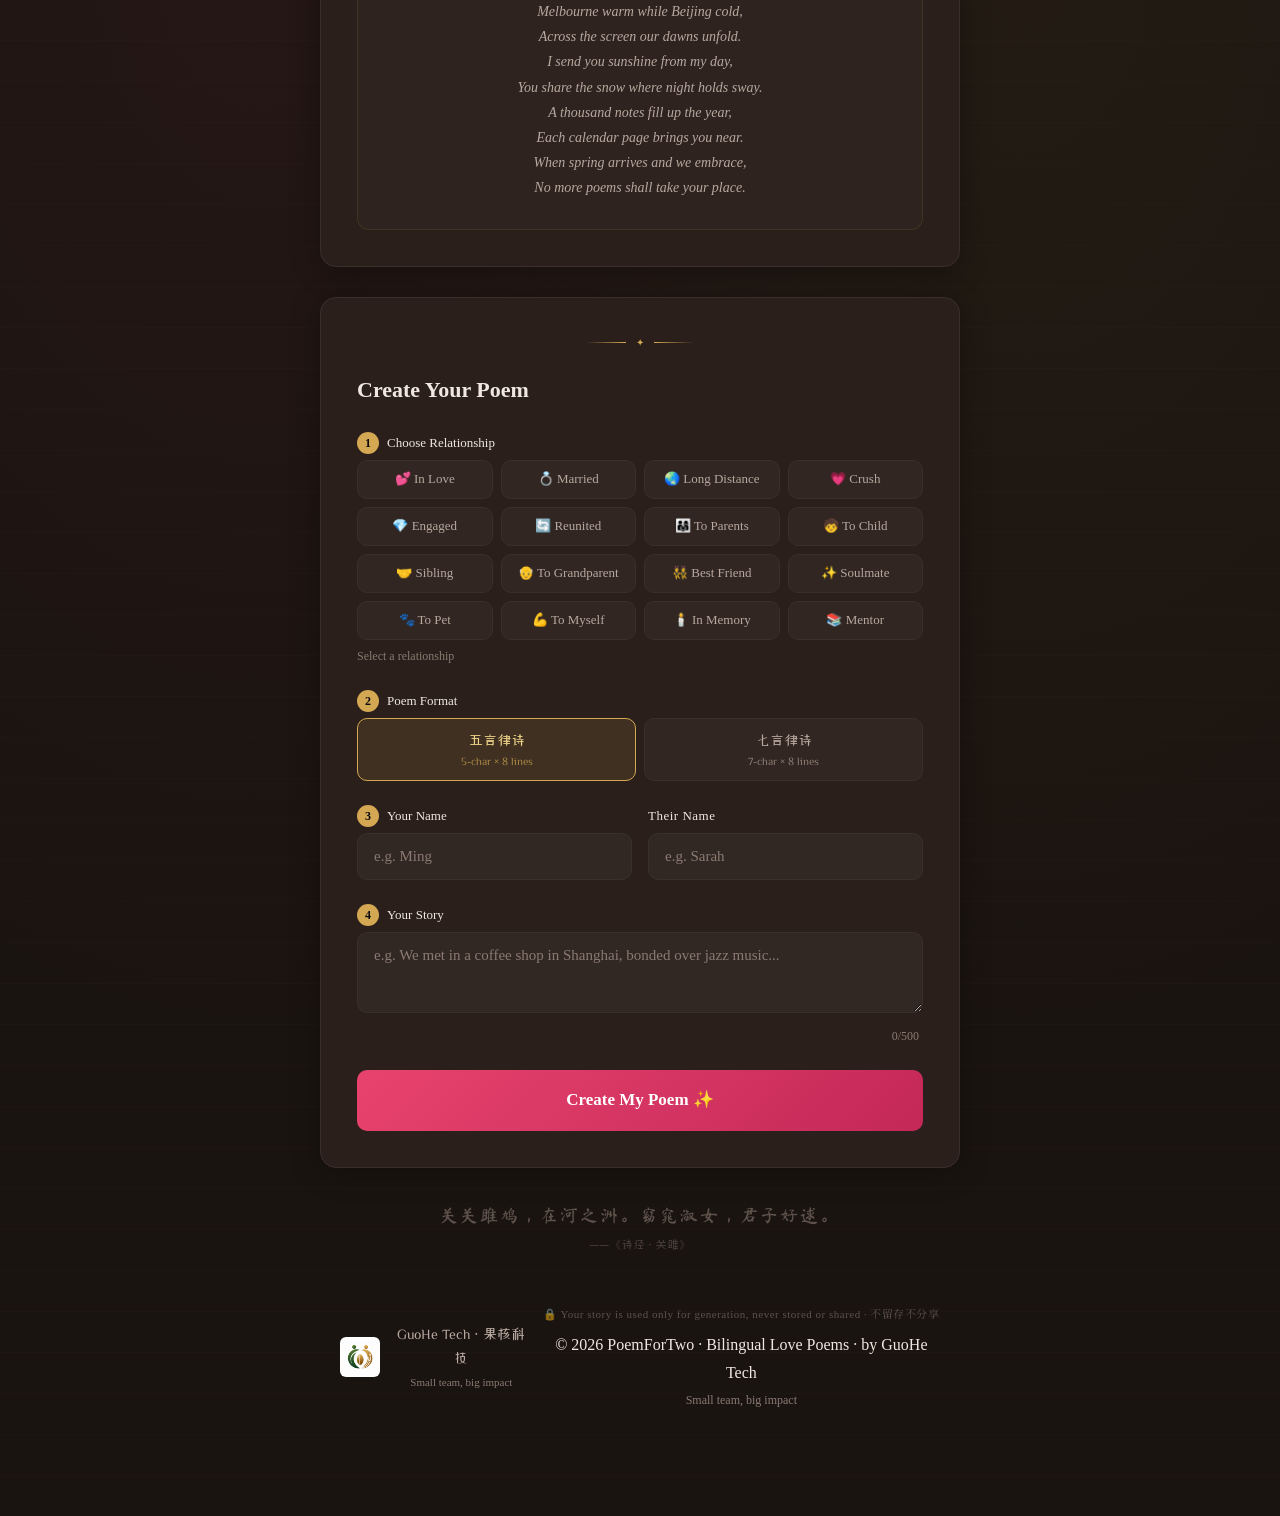
==== commit 111d50a9: "add example poems showcase section" ====
--- a/index.html
+++ b/index.html
@@ -6,9 +6,9 @@
         async src="//gc.zgo.at/count.js"></script>
     <meta charset="UTF-8">
     <meta name="viewport" content="width=device-width, initial-scale=1.0">
-    <title>PoemForTwo · AI Bilingual Love Poem Generator - Classical Chinese + English</title>
-    <meta name="description" content="Turn your love story into a bilingual poem. AI generates classical Chinese poetry (五言/七言律诗) with English translation & interpretation. Perfect for anniversaries, weddings & long-distance love.">
-    <meta name="keywords" content="love poem generator, bilingual poem, AI love poem, Chinese poetry, romantic gift, anniversary gift, 情诗生成, 古诗词, AI写诗, 中英双语情诗">
+    <title>PoemForTwo · Turn Your Love Story into a Bilingual Chinese Poem</title>
+    <meta name="description" content="Turn your love story into a personalized bilingual poem. Classical Chinese poetry with English translation. A unique gift crafted from your memories.">
+    <meta name="keywords" content="personalized love poem, bilingual poem, Chinese love poetry, romantic gift, anniversary gift, 情诗生成, 古诗词, 中英双语情诗">
     <meta name="robots" content="index, follow">
     <meta name="google-site-verification" content="eVZNyo35Vxsx5VyrqxjgL5WBrnt7HIEMkwZBcifdF6E">
     <link rel="canonical" href="https://poem.hajimijob.top/">
@@ -23,8 +23,8 @@
     <!-- Open Graph / Social Sharing -->
     <meta property="og:type" content="website">
     <meta property="og:url" content="https://poem.hajimijob.top/">
-    <meta property="og:title" content="PoemForTwo - AI Bilingual Love Poem Generator">
-    <meta property="og:description" content="Tell your love story, get a unique bilingual poem — classical Chinese + rhyming English. The most meaningful anniversary gift.">
+    <meta property="og:title" content="PoemForTwo · Turn Your Love Story into a Bilingual Chinese Poem">
+    <meta property="og:description" content="Turn your love story into a personalized bilingual poem. Classical Chinese poetry with English translation. A unique gift crafted from your memories.">
     <meta property="og:image" content="https://poem.hajimijob.top/assets/og-image.png">
     <meta property="og:image:width" content="1200">
     <meta property="og:image:height" content="630">
@@ -34,8 +34,8 @@
 
     <!-- Twitter Card -->
     <meta name="twitter:card" content="summary_large_image">
-    <meta name="twitter:title" content="PoemForTwo - AI Bilingual Love Poem Generator">
-    <meta name="twitter:description" content="Turn your love story into a bilingual poem. Classical Chinese + English. The most unique gift.">
+    <meta name="twitter:title" content="PoemForTwo · Turn Your Love Story into a Bilingual Chinese Poem">
+    <meta name="twitter:description" content="Turn your love story into a personalized bilingual poem. Classical Chinese + English. A unique gift from the heart.">
     <meta name="twitter:image" content="https://poem.hajimijob.top/assets/og-image.png">
 
     <!-- JSON-LD Schema -->
@@ -44,7 +44,7 @@
         "@context": "https://schema.org",
         "@type": "WebApplication",
         "name": "PoemForTwo",
-        "description": "AI-powered bilingual love poem generator. Creates personalized classical Chinese poems (五言/七言律诗) with English translations.",
+        "description": "Turn your love story into a personalized bilingual poem. Classical Chinese poetry with English translation.",
         "url": "https://poem.hajimijob.top",
         "applicationCategory": "CreativeWork",
         "operatingSystem": "All",
@@ -98,6 +98,39 @@
                 <div class="quote-en" id="quoteEn">"May we remain devoted until our hair turns white"</div>
             </div>
         </header>
+
+        <!-- Examples -->
+        <section class="examples-section">
+            <div class="card">
+                <div class="card-header-ornament">
+                    <span class="ornament-line"></span>
+                    <span class="ornament-dot">✦</span>
+                    <span class="ornament-line"></span>
+                </div>
+                <h2 data-i18n="examplesTitle">Real Poems from Real Stories</h2>
+                <p class="examples-sub" data-i18n="examplesSub">See what PoemForTwo creates — every poem is unique, based on your story</p>
+
+                <div class="example-cards">
+                    <div class="example-card">
+                        <div class="example-badge" data-i18n="example1Badge">💕 In Love</div>
+                        <div class="example-title">《书窗情缘》</div>
+                        <div class="example-dedication">——致 Sarah</div>
+                        <div class="example-verse">波特兰街雨如纱，旧书扉页遇君家。<br>聂鲁达诗藏暗语，萨拉眸底落星华。<br>詹姆士指轻翻页，共许余生一盏茶。<br>红毯铺时云散尽，伞边犹系去年花。</div>
+                        <div class="example-divider">✦ ✦ ✦</div>
+                        <div class="example-en">In Portland's rain, a veil of grey,<br>We met where worn-out love poems lay.<br>Neruda's lines spoke what we dared not say,<br>Sarah's eyes held stars at bay.<br>James turned pages soft and slow,<br>Vowing futures, sip by sip, aglow.<br>The aisle cleared clouds, the sun broke free,<br>Our umbrella still keeps last year's plea.</div>
+                    </div>
+
+                    <div class="example-card">
+                        <div class="example-badge" data-i18n="example2Badge">🌏 Long Distance</div>
+                        <div class="example-title">《诗笺寄远》</div>
+                        <div class="example-dedication">——致南溪</div>
+                        <div class="example-verse">墨尔本暖京都寒，万里屏前共晓残。<br>昼寄晴光卿处晒，夜分雪色我窗看。<br>信纸千叠藏朝暮，日历一页减团圆。<br>待到重逢执手日，春风不用寄诗笺。</div>
+                        <div class="example-divider">✦ ✦ ✦</div>
+                        <div class="example-en">Melbourne warm while Beijing cold,<br>Across the screen our dawns unfold.<br>I send you sunshine from my day,<br>You share the snow where night holds sway.<br>A thousand notes fill up the year,<br>Each calendar page brings you near.<br>When spring arrives and we embrace,<br>No more poems shall take your place.</div>
+                    </div>
+                </div>
+            </div>
+        </section>
 
         <!-- Form -->
         <section class="form-section" id="formSection">
--- a/css/style.css
+++ b/css/style.css
@@ -719,6 +719,85 @@
 .btn-text.hidden { display: none; }
 .btn-loading.hidden { display: none; }
 
+/* --- Examples Section --- */
+.examples-section {
+    max-width: 720px;
+    margin: 0 auto 30px;
+}
+.examples-section h2 {
+    text-align: center;
+    font-size: 24px;
+    color: var(--gold-light);
+    margin-bottom: 6px;
+    font-weight: 400;
+    letter-spacing: 2px;
+}
+.examples-sub {
+    text-align: center;
+    color: var(--text-muted);
+    font-size: 14px;
+    margin-bottom: 28px;
+}
+.example-cards {
+    display: flex;
+    flex-direction: column;
+    gap: 24px;
+}
+.example-card {
+    background: rgba(255,255,255,.02);
+    border: 1px solid rgba(212,168,83,.12);
+    border-radius: 12px;
+    padding: 28px;
+    transition: .3s;
+}
+.example-card:hover {
+    border-color: rgba(212,168,83,.25);
+    background: rgba(255,255,255,.04);
+}
+.example-badge {
+    display: inline-block;
+    font-size: 12px;
+    color: var(--gold);
+    background: rgba(212,168,83,.08);
+    padding: 4px 12px;
+    border-radius: 20px;
+    margin-bottom: 12px;
+}
+.example-title {
+    font-family: var(--font-cn-title), serif;
+    font-size: 22px;
+    color: var(--gold-light);
+    text-align: center;
+    margin-bottom: 4px;
+}
+.example-dedication {
+    text-align: center;
+    color: var(--text-muted);
+    font-size: 13px;
+    margin-bottom: 14px;
+}
+.example-verse {
+    text-align: center;
+    line-height: 2;
+    color: var(--text-primary);
+    font-size: 15px;
+    margin-bottom: 12px;
+}
+.example-divider {
+    text-align: center;
+    color: var(--gold);
+    opacity: .4;
+    font-size: 13px;
+    margin: 8px 0;
+}
+.example-en {
+    text-align: center;
+    line-height: 1.8;
+    color: var(--text-secondary);
+    font-size: 14px;
+    font-style: italic;
+}
+
 /* --- Footer Poem Quote --- */
 .footer-poem {
     text-align: center;
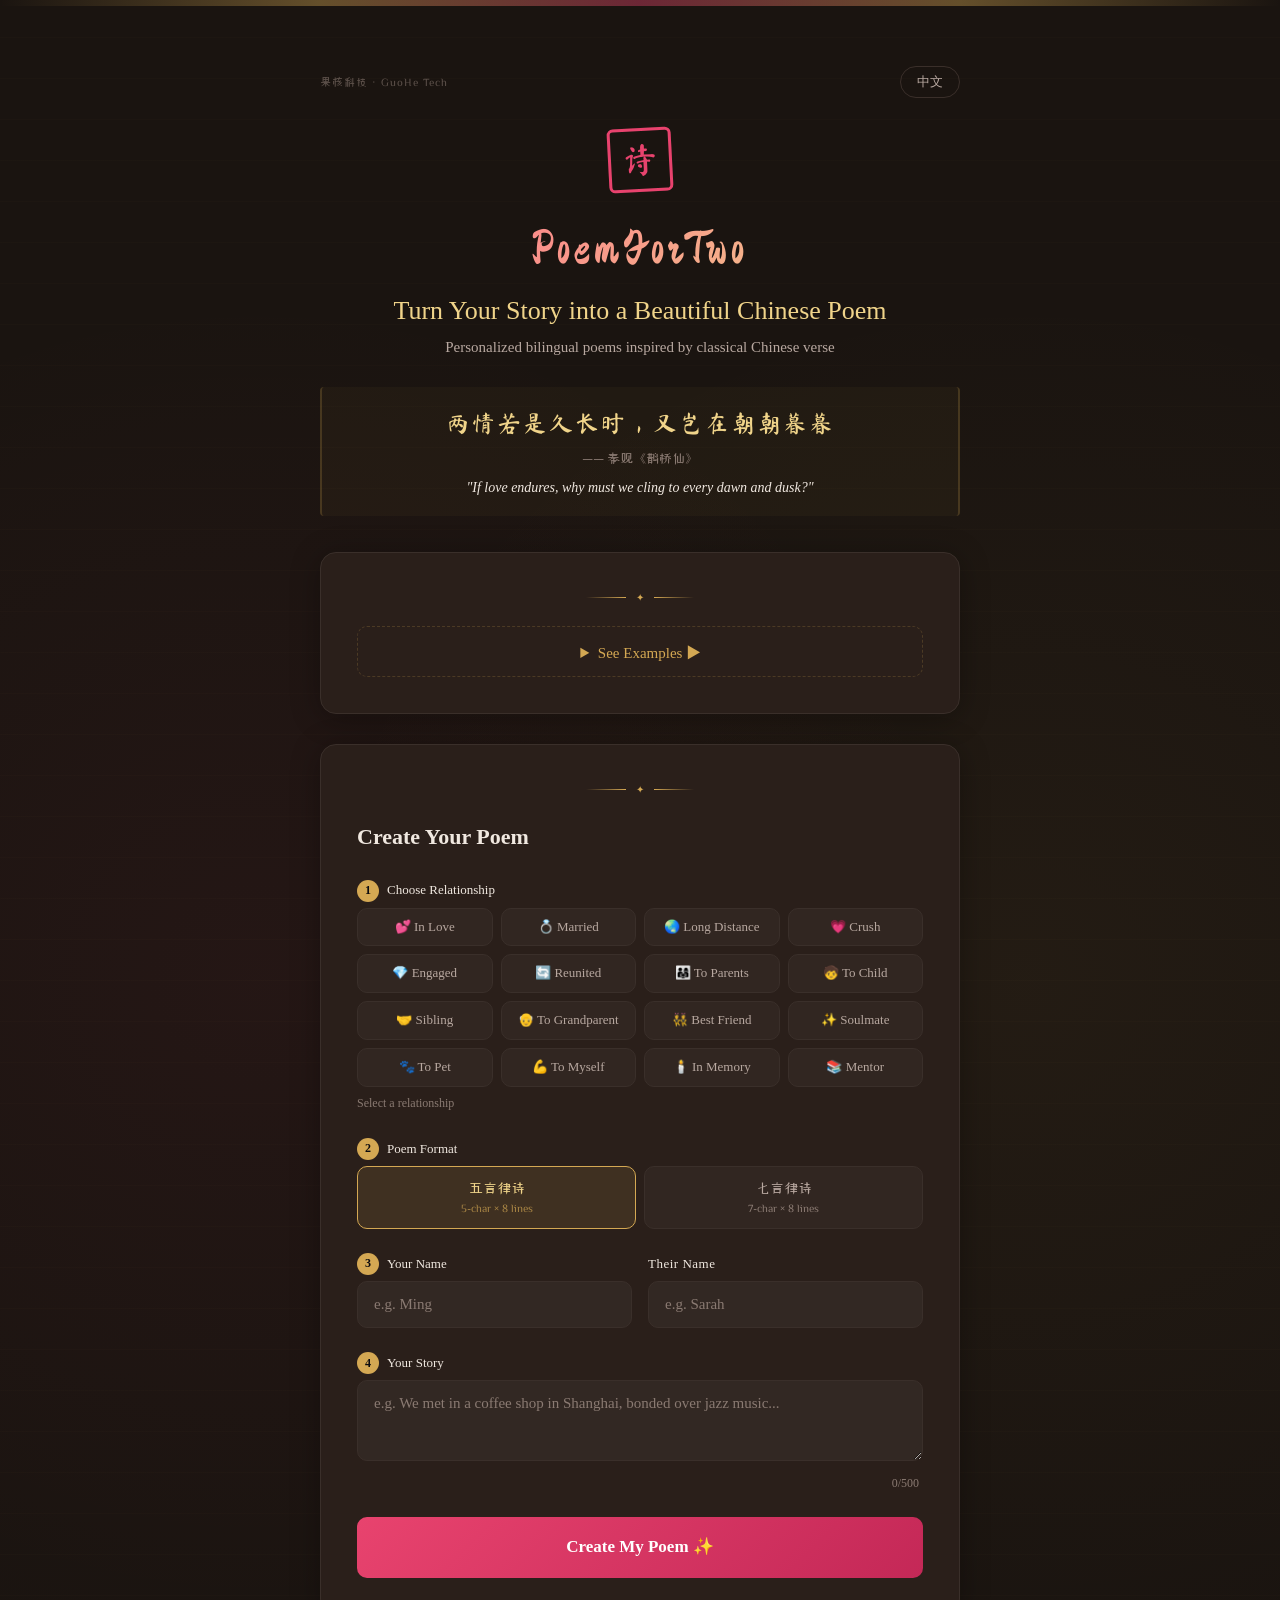
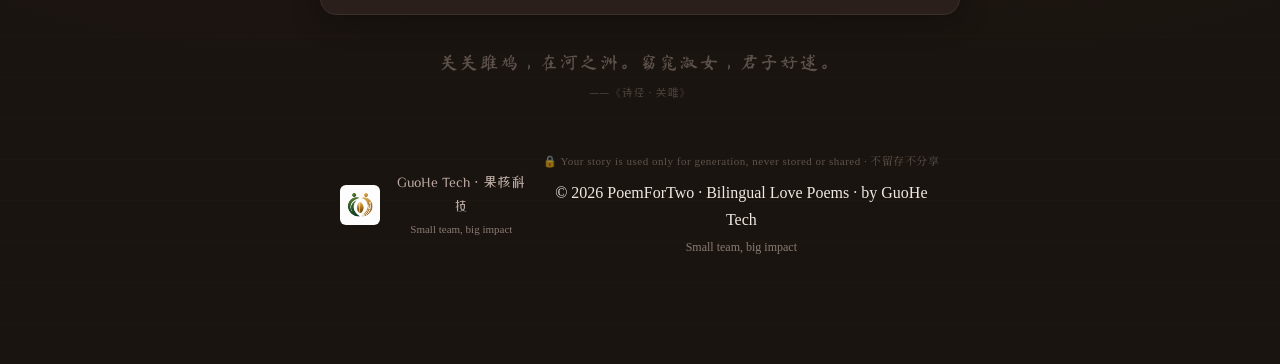
==== commit d512bf0f: "feat: collapsible examples section with toggle button" ====
--- a/index.html
+++ b/index.html
@@ -100,17 +100,18 @@
         </header>
 
         <!-- Examples -->
-        <section class="examples-section">
+        <section class="examples-section" id="examplesSection">
             <div class="card">
                 <div class="card-header-ornament">
                     <span class="ornament-line"></span>
                     <span class="ornament-dot">✦</span>
                     <span class="ornament-line"></span>
                 </div>
-                <h2 data-i18n="examplesTitle">Real Poems from Real Stories</h2>
-                <p class="examples-sub" data-i18n="examplesSub">See what PoemForTwo creates — every poem is unique, based on your story</p>
-
-                <div class="example-cards">
+                <button class="examples-toggle" id="examplesToggle" onclick="toggleExamples()">
+                    <span class="examples-toggle-icon">▶</span>
+                    <span data-i18n="examplesToggleText">See Examples</span>
+                </button>
+                <div class="examples-body hidden" id="examplesBody">
                     <div class="example-card">
                         <div class="example-badge" data-i18n="example1Badge">💕 In Love</div>
                         <div class="example-title">《书窗情缘》</div>
--- a/css/style.css
+++ b/css/style.css
@@ -724,19 +724,36 @@
     max-width: 720px;
     margin: 0 auto 30px;
 }
-.examples-section h2 {
-    text-align: center;
-    font-size: 24px;
-    color: var(--gold-light);
-    margin-bottom: 6px;
-    font-weight: 400;
-    letter-spacing: 2px;
-}
-.examples-sub {
-    text-align: center;
-    color: var(--text-muted);
-    font-size: 14px;
-    margin-bottom: 28px;
+.examples-toggle {
+    width: 100%;
+    background: none;
+    border: 1px dashed rgba(212,168,83,.2);
+    border-radius: 10px;
+    padding: 14px 20px;
+    color: var(--gold);
+    font-size: 15px;
+    font-family: inherit;
+    cursor: pointer;
+    display: flex;
+    align-items: center;
+    justify-content: center;
+    gap: 8px;
+    transition: .3s;
+}
+.examples-toggle:hover {
+    border-color: var(--gold);
+    background: rgba(212,168,83,.04);
+}
+.examples-toggle-icon {
+    display: inline-block;
+    transition: transform .3s;
+    font-size: 11px;
+}
+.examples-toggle.expanded .examples-toggle-icon {
+    transform: rotate(90deg);
+}
+.examples-body {
+    margin-top: 24px;
 }
 .example-cards {
     display: flex;
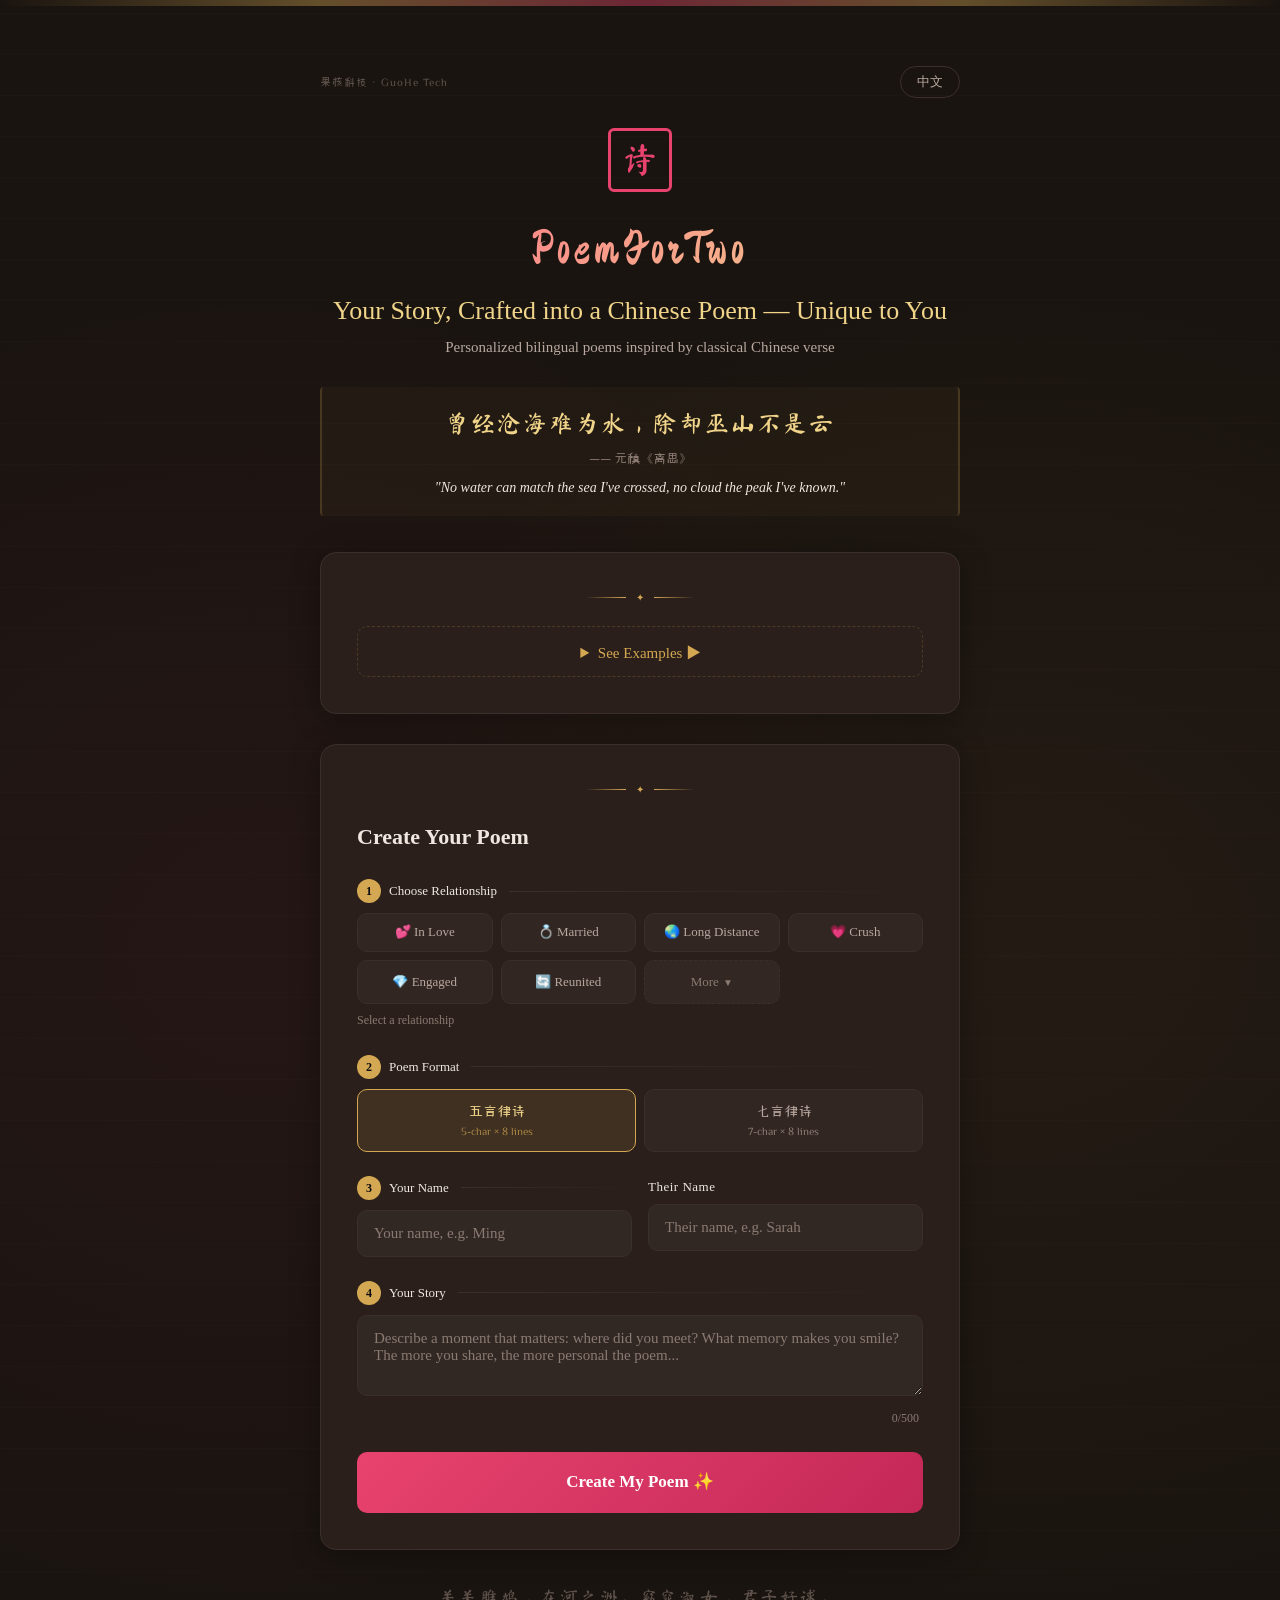
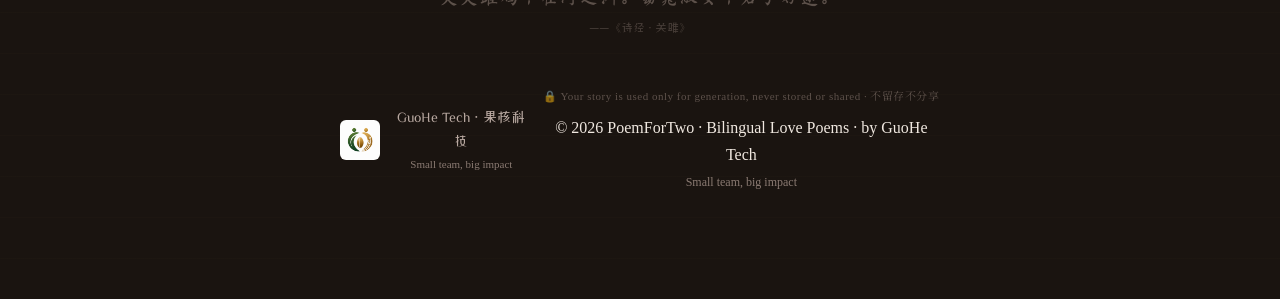
==== commit a368c2b2: "feat: entrance animations, relationship collapse, UX polish - Add fade-rise entrance animations (sta" ====
--- a/index.html
+++ b/index.html
@@ -87,12 +87,12 @@
                 <button class="lang-toggle" id="langToggle" onclick="toggleLang()">EN</button>
             </div>
 
-            <div class="seal-mark">诗</div>
-            <h1>PoemForTwo</h1>
-            <p class="subtitle-main" data-i18n="heroMain">Turn Your Story into a Beautiful Chinese Poem</p>
-            <p class="subtitle" data-i18n="heroDesc">Personalized bilingual poems inspired by classical Chinese verse</p>
-
-            <div class="quote-scroll">
+            <div class="seal-mark animate-fade-rise">诗</div>
+            <h1 class="animate-fade-rise">PoemForTwo</h1>
+            <p class="subtitle-main animate-fade-rise-delay" data-i18n="heroMain">Turn Your Story into a Beautiful Chinese Poem</p>
+            <p class="subtitle animate-fade-rise-delay" data-i18n="heroDesc">Personalized bilingual poems inspired by classical Chinese verse</p>
+
+            <div class="quote-scroll animate-fade-rise-delay-2" id="quoteScroll">
                 <div class="quote-line" id="quoteLine">愿得一心人，白首不相离</div>
                 <div class="quote-source" id="quoteSource">—— 卓文君《白头吟》</div>
                 <div class="quote-en" id="quoteEn">"May we remain devoted until our hair turns white"</div>
@@ -152,16 +152,17 @@
                         <button class="rel-btn" data-rel="crush">💗 <span data-i18n="relCrush">Crush</span></button>
                         <button class="rel-btn" data-rel="engagement">💎 <span data-i18n="relEngaged">Engaged</span></button>
                         <button class="rel-btn" data-rel="reunited">🔄 <span data-i18n="relReunited">Reunited</span></button>
-                        <button class="rel-btn" data-rel="parent">👨‍👩‍👧 <span data-i18n="relParent">To Parents</span></button>
-                        <button class="rel-btn" data-rel="child">🧒 <span data-i18n="relChild">To Child</span></button>
-                        <button class="rel-btn" data-rel="sibling">🤝 <span data-i18n="relSibling">Sibling</span></button>
-                        <button class="rel-btn" data-rel="grandparent">👴 <span data-i18n="relGrandparent">Grandparent</span></button>
-                        <button class="rel-btn" data-rel="bestfriend">👯 <span data-i18n="relBestfriend">Best Friend</span></button>
-                        <button class="rel-btn" data-rel="soulmate">✨ <span data-i18n="relSoulmate">Soulmate</span></button>
-                        <button class="rel-btn" data-rel="pet">🐾 <span data-i18n="relPet">To Pet</span></button>
-                        <button class="rel-btn" data-rel="self">💪 <span data-i18n="relSelf">To Myself</span></button>
-                        <button class="rel-btn" data-rel="memorial">🕯️ <span data-i18n="relMemorial">In Memory</span></button>
-                        <button class="rel-btn" data-rel="mentor">📚 <span data-i18n="relMentor">Mentor</span></button>
+                        <button class="rel-btn hidden-rel" data-rel="parent">👨‍👩‍👧 <span data-i18n="relParent">To Parents</span></button>
+                        <button class="rel-btn hidden-rel" data-rel="child">🧒 <span data-i18n="relChild">To Child</span></button>
+                        <button class="rel-btn hidden-rel" data-rel="sibling">🤝 <span data-i18n="relSibling">Sibling</span></button>
+                        <button class="rel-btn hidden-rel" data-rel="grandparent">👴 <span data-i18n="relGrandparent">Grandparent</span></button>
+                        <button class="rel-btn hidden-rel" data-rel="bestfriend">👯 <span data-i18n="relBestfriend">Best Friend</span></button>
+                        <button class="rel-btn hidden-rel" data-rel="soulmate">✨ <span data-i18n="relSoulmate">Soulmate</span></button>
+                        <button class="rel-btn hidden-rel" data-rel="pet">🐾 <span data-i18n="relPet">To Pet</span></button>
+                        <button class="rel-btn hidden-rel" data-rel="self">💪 <span data-i18n="relSelf">To Myself</span></button>
+                        <button class="rel-btn hidden-rel" data-rel="memorial">🕯️ <span data-i18n="relMemorial">In Memory</span></button>
+                        <button class="rel-btn hidden-rel" data-rel="mentor">📚 <span data-i18n="relMentor">Mentor</span></button>
+                        <button class="rel-btn-more" id="relMoreBtn" onclick="window._toggleMoreRel()"><span data-i18n="moreRel">More</span> <span class="rel-arrow">▼</span></button>
                     </div>
                     <p class="field-hint" id="relHint" data-i18n="relHint">Select a relationship</p>
                 </div>
--- a/css/style.css
+++ b/css/style.css
@@ -275,7 +275,7 @@
     gap: 8px;
     font-size: 13px;
     color: var(--text-label);
-    margin-bottom: 6px;
+    margin-bottom: 10px;
     font-weight: 400;
 }
 
@@ -283,13 +283,23 @@
     display: inline-flex;
     align-items: center;
     justify-content: center;
-    width: 22px;
-    height: 22px;
+    width: 24px;
+    height: 24px;
     border-radius: 50%;
     background: var(--gold);
     color: #0a0a0f;
     font-size: 12px;
     font-weight: 700;
+    position: relative;
+}
+
+/* Step progress dot */
+.step-label::after {
+    content: '';
+    flex: 1;
+    height: 1px;
+    background: linear-gradient(90deg, var(--border), transparent);
+    margin-left: 4px;
 }
 
 .form-row {
@@ -427,8 +437,6 @@
     box-shadow: 0 0 12px rgba(232,67,110,0.15);
 }
 
-.hidden-rel { display: none !important; }
-
 .rel-btn-more {
     background: rgba(255,255,255,0.04);
     border: 1px dashed var(--border);
@@ -448,6 +456,12 @@
     border-color: var(--gold);
     color: var(--gold);
     background: rgba(212,168,83,0.06);
+}
+
+.rel-arrow {
+    font-size: 10px;
+    margin-left: 4px;
+    transition: transform 0.2s;
 }
 
 /* --- Primary Button --- */
@@ -496,6 +510,19 @@
     to { opacity: 1; transform: translateY(0); }
 }
 
+/* --- Entrance Animations --- */
+.animate-fade-rise {
+    animation: fadeUp 0.8s ease-out forwards;
+}
+.animate-fade-rise-delay {
+    animation: fadeUp 0.8s ease-out 0.2s forwards;
+    opacity: 0;
+}
+.animate-fade-rise-delay-2 {
+    animation: fadeUp 0.8s ease-out 0.4s forwards;
+    opacity: 0;
+}
+
 /* --- Poem Card --- */
 .poem-card {
     text-align: center;
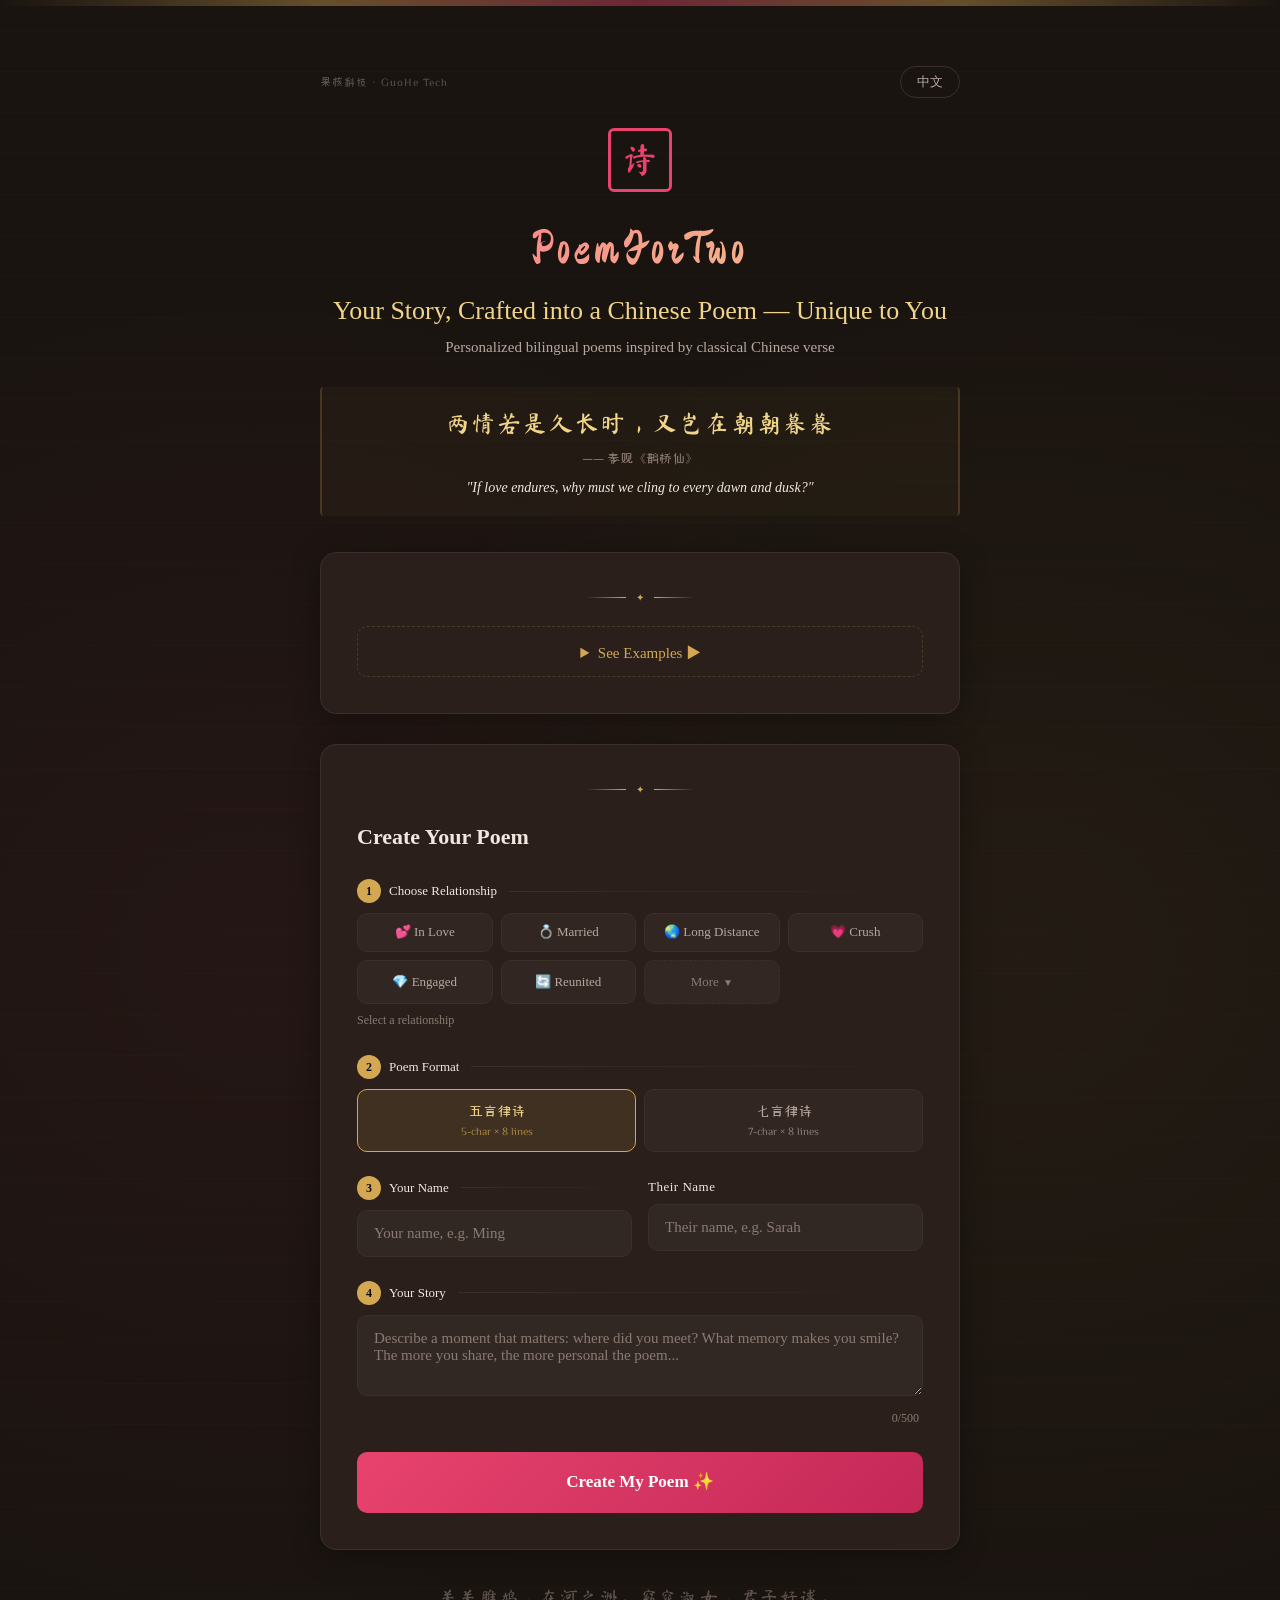
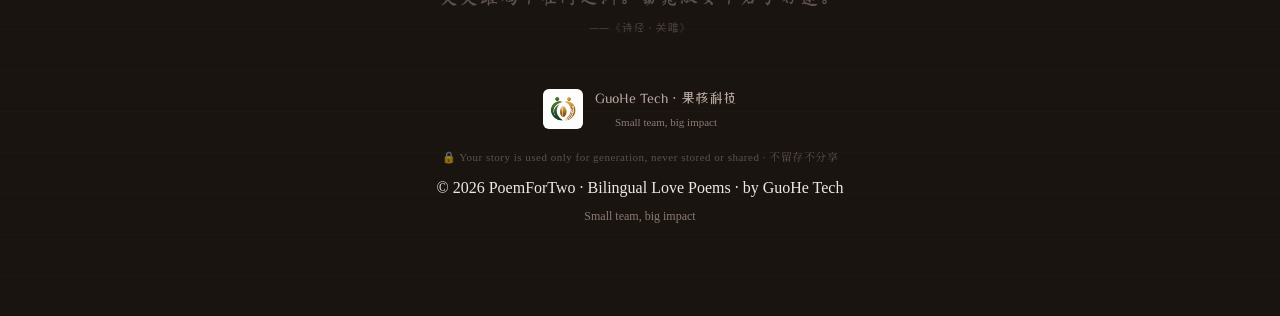
==== commit d1d8f483: "fix: close unclosed footer-brand div" ====
--- a/index.html
+++ b/index.html
@@ -285,6 +285,7 @@
                     <p class="footer-company" data-i18n="companyName">果核科技 · GuoHe Tech</p>
                     <p class="footer-slogan" data-i18n="slogan">小团队，大作为</p>
                 </div>
+            </div>
             <div class="footer-bottom">
                 <p class="privacy-notice" data-i18n="privacy">🔒 您的故事仅在生成时使用，不留存不分享 · Your story is used only for generation, never stored or shared</p>
                 <p data-i18n="copyright">© 2026 PoemForTwo · 为你写诗 · 果核科技出品</p>
